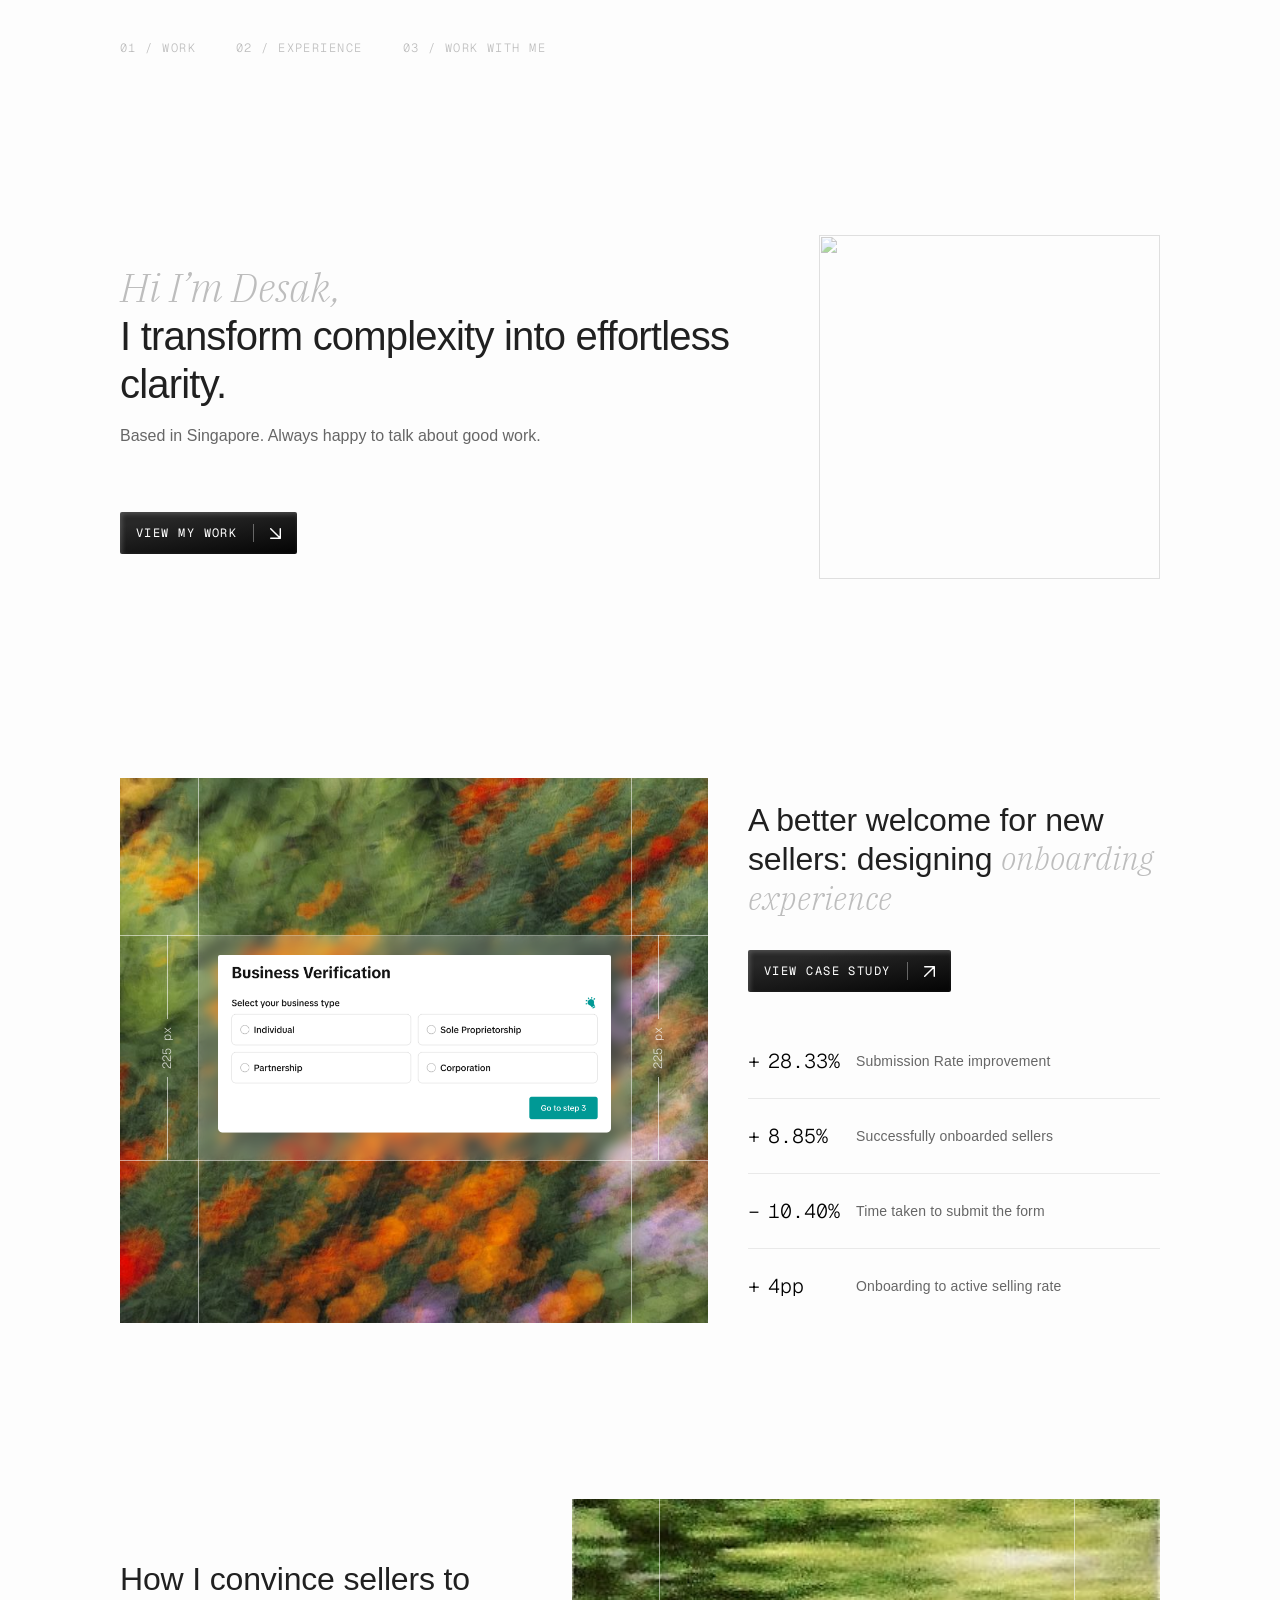
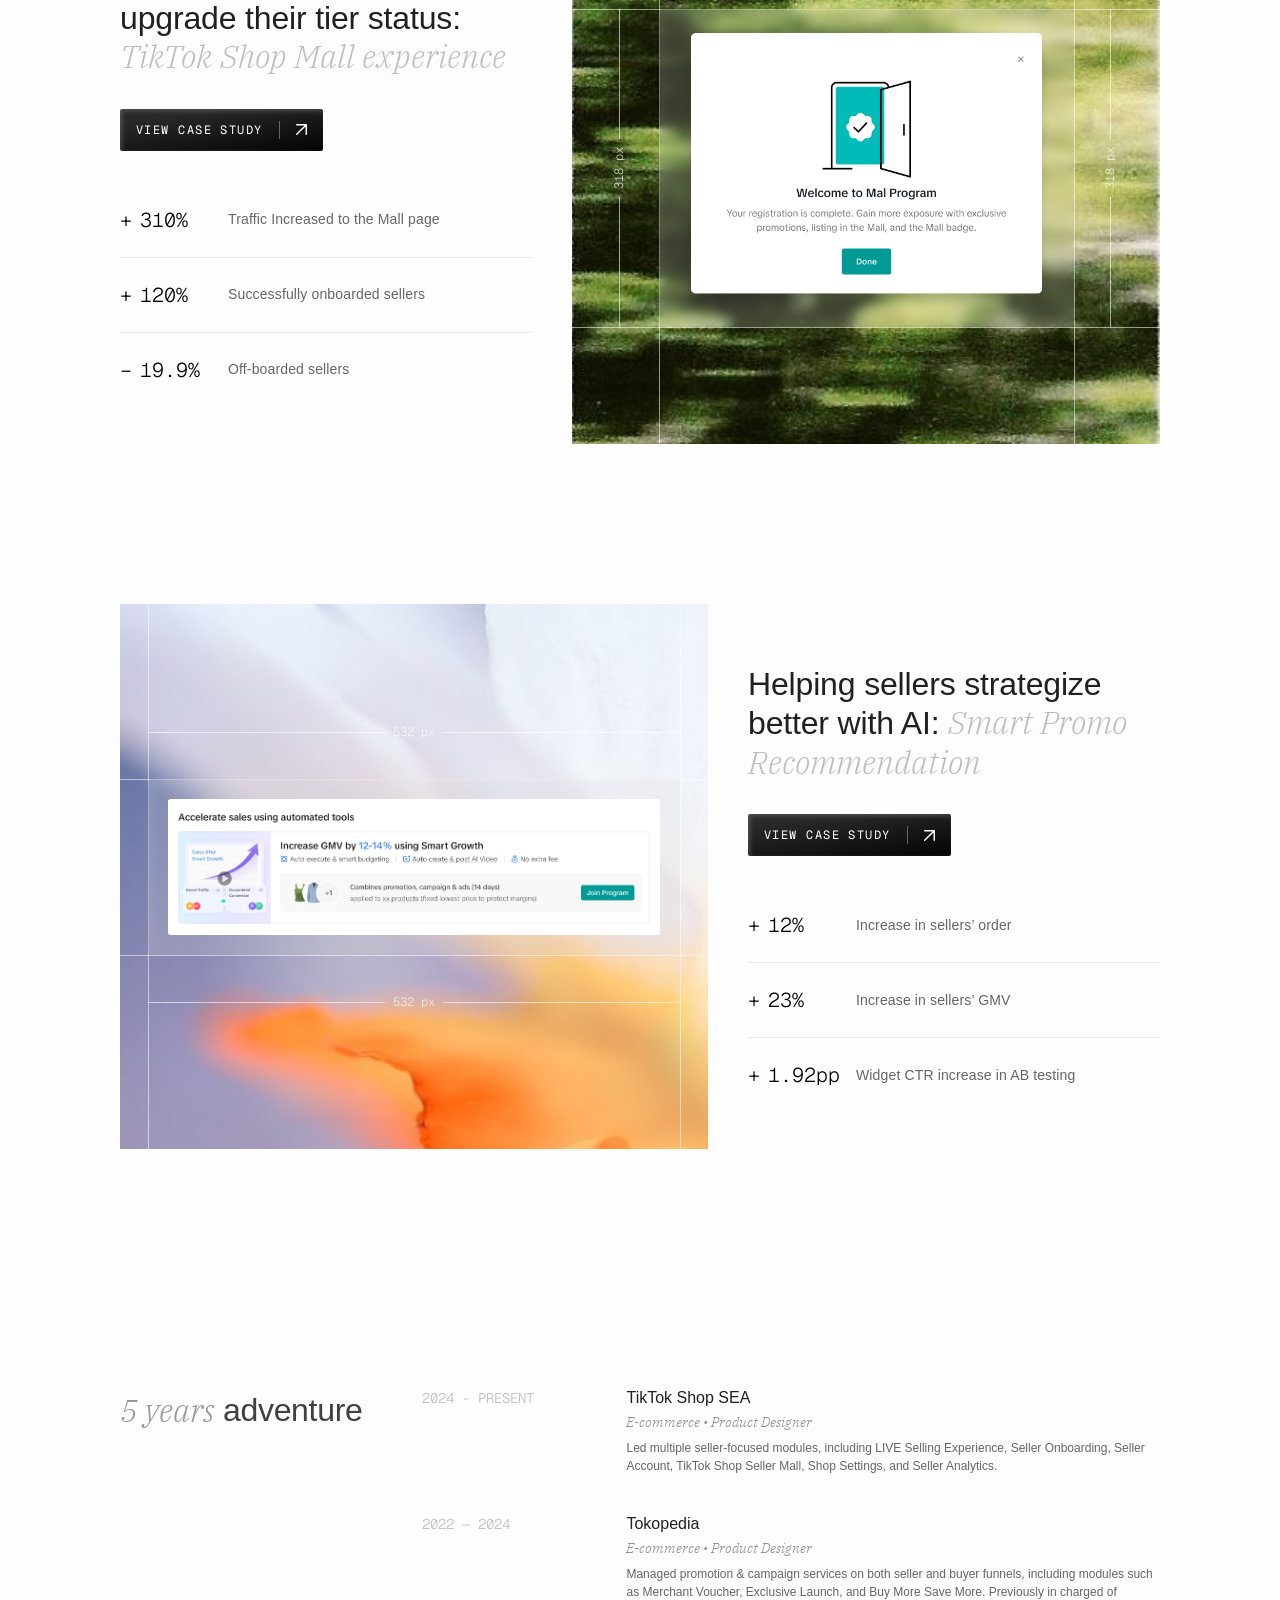
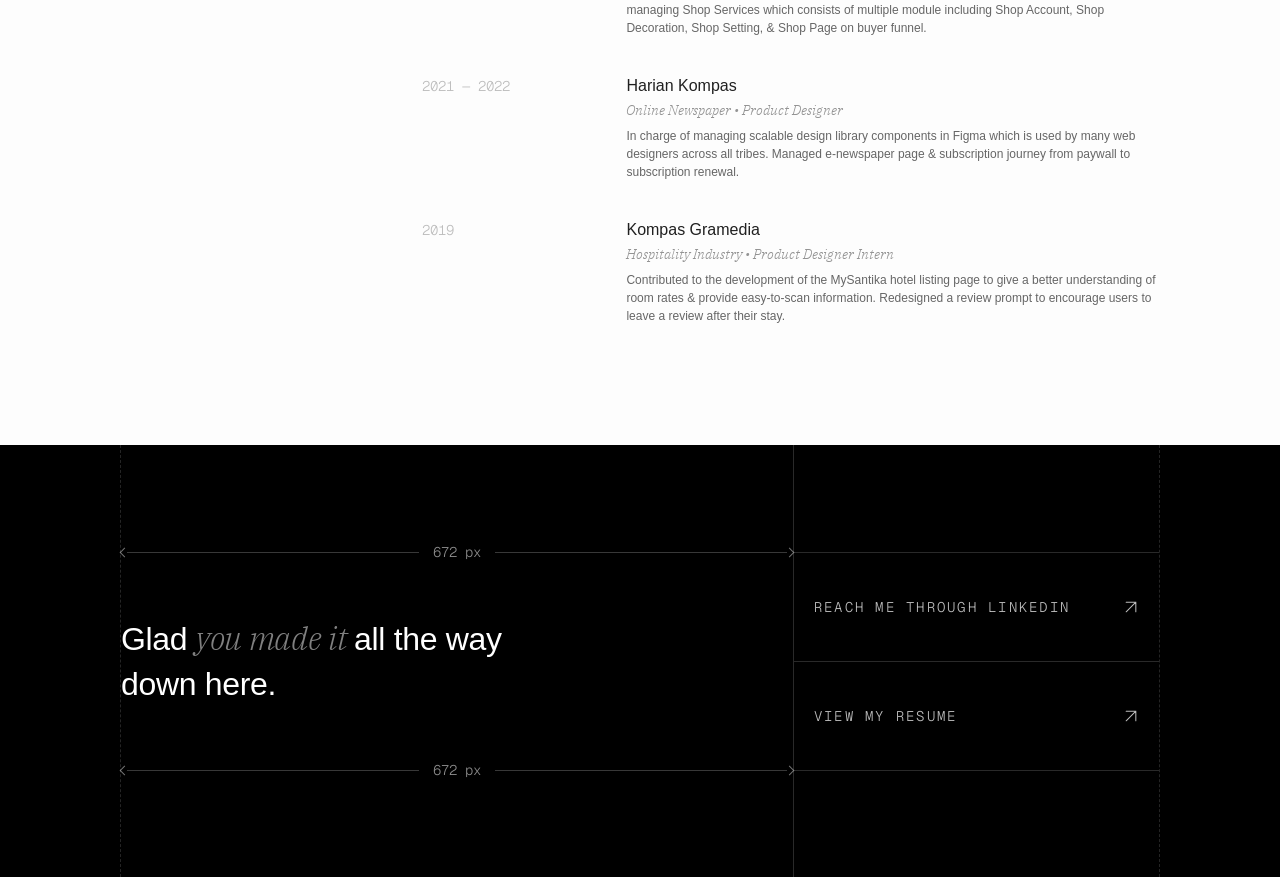
==== index.html @ aa59cc42 "Initial commit" ====
<!DOCTYPE html>
<html lang="en">
<head>
  <meta charset="UTF-8" />
  <meta name="viewport" content="width=device-width, initial-scale=1.0" />
  <title>Desak — Product Designer</title>
  <link rel="preconnect" href="https://fonts.googleapis.com" />
  <link rel="preconnect" href="https://fonts.gstatic.com" crossorigin />
  <link href="https://fonts.googleapis.com/css2?family=Geist+Mono:wght@300;400&family=IBM+Plex+Serif:ital,wght@1,300;1,400&display=swap" rel="stylesheet" />
  <link rel="stylesheet" href="styles.css" />
</head>
<body>
  <div class="page">

    <!-- NAV -->
    <header class="nav container">
      <a href="#work">01 / WORK</a>
      <a href="#experience">02 / EXPERIENCE</a>
      <a href="#contact">03 / WORK WITH ME</a>
    </header>

    <!-- HERO -->
    <section class="hero container">
      <div class="hero__content">
        <div class="hero__text">
          <h1 class="hero__title">
            <span class="serif-accent">Hi I&rsquo;m Desak,</span>
            <span class="sans-light"> I transform complexity into effortless clarity.</span>
          </h1>
          <p class="hero__subtitle">Based in Singapore. Always happy to talk about good work.</p>
        </div>
        <a class="btn" href="#work">
          <span>VIEW MY WORK</span>
          <span class="btn__divider"></span>
          <img class="btn__arrow btn__arrow--down" src="assets/arrow.svg" alt="" />
        </a>
      </div>
      <div class="hero__media">
        <img src="assets/hero-butterfly.gif" alt="" />
      </div>
    </section>

    <!-- WORK / CASE STUDIES -->
    <main id="work" class="cases container">

      <!-- Case 1: image left, text right -->
      <article class="case">
        <div class="case__visual reveal">
          <div class="frame frame--150">
            <span class="guide guide--v" style="left:78px"></span>
            <span class="guide guide--v" style="left:511px"></span>
            <span class="guide guide--h" style="top:157px"></span>
            <span class="guide guide--h" style="top:382px"></span>
            <div class="glass" style="left:78px;top:157px;width:433px;height:225px">
              <img src="assets/case1-form.png" alt="Business verification onboarding form" />
            </div>
            <div class="measure measure--v" style="left:40px;top:157px;height:225px"><span class="measure__label">225 px</span></div>
            <div class="measure measure--v" style="left:531px;top:157px;height:225px"><span class="measure__label">225 px</span></div>
          </div>
        </div>
        <div class="case__info reveal">
          <h2 class="case__title">
            <span class="sans-light">A better welcome for new sellers: designing </span>
            <span class="serif-accent">onboarding experience</span>
          </h2>
          <a class="btn case__cta" href="#"><span>VIEW CASE STUDY</span><span class="btn__divider"></span><img class="btn__arrow" src="assets/arrow.svg" alt="" /></a>
          <div class="stats">
            <div class="stat"><span class="stat__num"><span class="stat__sign">+</span>28.33%</span><span class="stat__label">Submission Rate improvement</span></div>
            <div class="stat"><span class="stat__num"><span class="stat__sign">+</span>8.85%</span><span class="stat__label">Successfully onboarded sellers</span></div>
            <div class="stat"><span class="stat__num"><span class="stat__sign">&minus;</span>10.40%</span><span class="stat__label">Time taken to submit the form</span></div>
            <div class="stat"><span class="stat__num"><span class="stat__sign">+</span>4pp</span><span class="stat__label">Onboarding to active selling rate</span></div>
          </div>
        </div>
      </article>

      <!-- Case 2: text left, image right -->
      <article class="case case--reverse">
        <div class="case__info reveal">
          <h2 class="case__title">
            <span class="sans-light">How I convince sellers to upgrade their tier status: </span>
            <span class="serif-accent">TikTok Shop Mall experience</span>
          </h2>
          <a class="btn case__cta" href="#"><span>VIEW CASE STUDY</span><span class="btn__divider"></span><img class="btn__arrow" src="assets/arrow.svg" alt="" /></a>
          <div class="stats">
            <div class="stat"><span class="stat__num"><span class="stat__sign">+</span>310%</span><span class="stat__label">Traffic Increased to the Mall page</span></div>
            <div class="stat"><span class="stat__num"><span class="stat__sign">+</span>120%</span><span class="stat__label">Successfully onboarded sellers</span></div>
            <div class="stat"><span class="stat__num"><span class="stat__sign">&minus;</span>19.9%</span><span class="stat__label">Off-boarded sellers</span></div>
          </div>
        </div>
        <div class="case__visual reveal">
          <div class="frame frame--152">
            <span class="guide guide--v" style="left:87px"></span>
            <span class="guide guide--v" style="left:502px"></span>
            <span class="guide guide--h" style="top:110px"></span>
            <span class="guide guide--h" style="top:428px"></span>
            <div class="glass" style="left:87px;top:110px;width:415px;height:318px">
              <img src="assets/case2-modal.png" alt="Seller program welcome modal" />
            </div>
            <div class="measure measure--v" style="left:40px;top:110px;height:318px"><span class="measure__label">318 px</span></div>
            <div class="measure measure--v" style="left:531px;top:110px;height:318px"><span class="measure__label">318 px</span></div>
          </div>
        </div>
      </article>

      <!-- Case 3: image left, text right -->
      <article class="case">
        <div class="case__visual reveal">
          <div class="frame frame--160">
            <span class="guide guide--v" style="left:28px"></span>
            <span class="guide guide--v" style="left:560px"></span>
            <span class="guide guide--h" style="top:175px"></span>
            <span class="guide guide--h" style="top:351px"></span>
            <div class="glass" style="left:28px;top:175px;width:532px;height:176px">
              <img src="assets/case3-ai.png" alt="Smart promo recommendation widget" />
            </div>
            <div class="measure measure--h" style="top:121px;left:28px;width:532px"><span class="measure__label">532 px</span></div>
            <div class="measure measure--h" style="top:391px;left:28px;width:532px"><span class="measure__label">532 px</span></div>
          </div>
        </div>
        <div class="case__info reveal">
          <h2 class="case__title">
            <span class="sans-light">Helping sellers strategize better with AI: </span>
            <span class="serif-accent">Smart Promo Recommendation</span>
          </h2>
          <a class="btn case__cta" href="#"><span>VIEW CASE STUDY</span><span class="btn__divider"></span><img class="btn__arrow" src="assets/arrow.svg" alt="" /></a>
          <div class="stats">
            <div class="stat"><span class="stat__num"><span class="stat__sign">+</span>12%</span><span class="stat__label">Increase in sellers&rsquo; order</span></div>
            <div class="stat"><span class="stat__num"><span class="stat__sign">+</span>23%</span><span class="stat__label">Increase in sellers&rsquo; GMV</span></div>
            <div class="stat"><span class="stat__num"><span class="stat__sign">+</span>1.92pp</span><span class="stat__label">Widget CTR increase in AB testing</span></div>
          </div>
        </div>
      </article>

    </main>

    <!-- EXPERIENCE -->
    <section id="experience" class="experience container">
      <div class="experience__heading">
        <span class="serif-accent">5 years</span>
        <span class="experience__heading-sans">adventure</span>
      </div>
      <div class="timeline">
        <div class="entry">
          <p class="entry__year">2024 - PRESENT</p>
          <div class="entry__body">
            <div class="entry__role">
              <p class="entry__company">TikTok Shop SEA</p>
              <p class="entry__sub">E-commerce &bull; Product Designer</p>
            </div>
            <p class="entry__desc">Led multiple seller-focused modules, including LIVE Selling Experience, Seller Onboarding, Seller Account, TikTok Shop Seller Mall, Shop Settings, and Seller Analytics.</p>
          </div>
        </div>
        <div class="entry">
          <p class="entry__year">2022 &mdash; 2024</p>
          <div class="entry__body">
            <div class="entry__role">
              <p class="entry__company">Tokopedia</p>
              <p class="entry__sub">E-commerce &bull; Product Designer</p>
            </div>
            <p class="entry__desc">Managed promotion &amp; campaign services on both seller and buyer funnels, including modules such as Merchant Voucher, Exclusive Launch, and Buy More Save More. Previously in charged of managing Shop Services which consists of multiple module including Shop Account, Shop Decoration, Shop Setting, &amp; Shop Page on buyer funnel.</p>
          </div>
        </div>
        <div class="entry">
          <p class="entry__year">2021 &mdash; 2022</p>
          <div class="entry__body">
            <div class="entry__role">
              <p class="entry__company">Harian Kompas</p>
              <p class="entry__sub">Online Newspaper &bull; Product Designer</p>
            </div>
            <p class="entry__desc">In charge of managing scalable design library components in Figma which is used by many web designers across all tribes. Managed e-newspaper page &amp; subscription journey from paywall to subscription renewal.</p>
          </div>
        </div>
        <div class="entry">
          <p class="entry__year">2019</p>
          <div class="entry__body">
            <div class="entry__role">
              <p class="entry__company">Kompas Gramedia</p>
              <p class="entry__sub">Hospitality Industry &bull; Product Designer Intern</p>
            </div>
            <p class="entry__desc">Contributed to the development of the MySantika hotel listing page to give a better understanding of room rates &amp; provide easy-to-scan information. Redesigned a review prompt to encourage users to leave a review after their stay.</p>
          </div>
        </div>
      </div>
    </section>

    <!-- FOOTER / CONTACT -->
    <footer id="contact" class="footer">
      <div class="container">
        <div class="footer__inner">

          <!-- left: measurement brackets + headline -->
          <div class="footer__left">
            <div class="footer__measure">
              <span class="m-arrow m-arrow--l"></span>
              <span class="m-line"></span>
              <span class="m-label"><span class="px-counter">843</span> px</span>
              <span class="m-line"></span>
              <span class="m-arrow m-arrow--r"></span>
            </div>
            <p class="footer__headline">
              <span>Glad </span><span class="serif-accent footer__accent">you made it </span><span>all the way down here.</span>
            </p>
            <div class="footer__measure">
              <span class="m-arrow m-arrow--l"></span>
              <span class="m-line"></span>
              <span class="m-label"><span class="px-counter">843</span> px</span>
              <span class="m-line"></span>
              <span class="m-arrow m-arrow--r"></span>
            </div>
          </div>

          <!-- right: contact links separated by rules -->
          <div class="footer__right">
            <span class="footer__rule"></span>
            <a class="footer__link" href="#">
              <span>REACH ME THROUGH LINKEDIN</span>
              <svg class="link-arrow" viewBox="-1.7 -1.7 11.067 11.067" fill="none" aria-hidden="true"><path d="M0.5 7.16667L7.16667 0.5M7.16667 7.16667V0.5H0.5" stroke="currentColor" stroke-width="0.7" stroke-linecap="round" stroke-linejoin="round"/></svg>
            </a>
            <span class="footer__rule"></span>
            <a class="footer__link" href="#">
              <span>VIEW MY RESUME</span>
              <svg class="link-arrow" viewBox="-1.7 -1.7 11.067 11.067" fill="none" aria-hidden="true"><path d="M0.5 7.16667L7.16667 0.5M7.16667 7.16667V0.5H0.5" stroke="currentColor" stroke-width="0.7" stroke-linecap="round" stroke-linejoin="round"/></svg>
            </a>
            <span class="footer__rule"></span>
          </div>

        </div>
      </div>
    </footer>

  </div>
  <script src="script.js"></script>
</body>
</html>
---- styles.css ----
:root {
  --bg: #fdfdfd;
  --black: #202020;
  --body: #666;
  --overline: #bdbdbd;
  --sans: "Helvetica Neue", Helvetica, Arial, sans-serif;
  --serif: "IBM Plex Serif", Georgia, serif;
  --mono: "Geist Mono", ui-monospace, "SF Mono", Menlo, monospace;
  --pad: 120px;
}

* { margin: 0; padding: 0; box-sizing: border-box; }

html {
  -webkit-font-smoothing: antialiased;
  text-rendering: optimizeLegibility;
  scroll-behavior: smooth;
}

body {
  background: var(--bg);
  font-family: var(--sans);
  color: var(--black);
}

.page { width: 100%; overflow-x: hidden; }

a { color: inherit; text-decoration: none; }

/* centered content column — 1200px content inside a 1440px frame */
.container {
  width: 100%;
  max-width: 1440px;
  margin: 0 auto;
  padding-left: var(--pad);
  padding-right: var(--pad);
}

.serif-accent {
  font-family: var(--serif);
  font-style: italic;
  font-weight: 300;
  color: var(--overline);
}
.sans-light { font-family: var(--sans); font-weight: 300; }

/* ---------- NAV ---------- */
.nav {
  display: flex;
  align-items: center;
  gap: 40px;
  padding-top: 40px;
  padding-bottom: 40px;
  font-family: var(--mono);
  font-weight: 300;
  font-size: 12px;
  letter-spacing: 1.44px;
  color: var(--overline);
}
.nav a { transition: color 0.2s ease; }
.nav a:hover { color: var(--black); }

/* ---------- BUTTON ---------- */
.btn {
  position: relative;
  display: inline-flex;
  align-items: center;
  gap: 16px;
  padding: 12px 16px;
  border-radius: 2px;
  background-image: linear-gradient(171deg, #282828 20%, #000 108%);
  box-shadow: inset 2px 2px 5px 0 rgba(255, 255, 255, 0.2);
  transition: transform 0.2s ease, box-shadow 0.2s ease;
}
.btn:hover {
  transform: translateY(-1px);
  box-shadow: inset 2px 2px 5px 0 rgba(255, 255, 255, 0.25), 0 6px 18px rgba(0, 0, 0, 0.18);
}
.btn span:first-child {
  font-family: var(--mono);
  font-weight: 400;
  font-size: 12px;
  letter-spacing: 1.44px;
  color: #fff;
  white-space: nowrap;
}
.btn__divider { width: 1px; height: 18px; background: rgba(255, 255, 255, 0.35); }
.btn__arrow { width: 11px; height: 11px; display: block; }
.btn__arrow--down { transform: rotate(90deg); }

/* ---------- HERO ---------- */
.hero {
  display: grid;
  grid-template-columns: minmax(0, 639px) 1fr;
  align-items: center;
  gap: 60px;
  min-height: 625px;
  padding-top: 40px;
  padding-bottom: 40px;
}
.hero__content {
  display: flex;
  flex-direction: column;
  gap: 64px;
  align-items: flex-start;
}
.hero__text { display: flex; flex-direction: column; gap: 16px; }
.hero__title { font-size: 40px; line-height: 1.2; font-weight: 300; }
.hero__title .sans-light { color: var(--black); letter-spacing: -0.8px; }
.hero__subtitle { font-family: var(--sans); font-weight: 300; font-size: 16px; line-height: 1.5; color: var(--body); }
.hero__media {
  justify-self: end;
  width: 100%;
  max-width: 499px;
  aspect-ratio: 499 / 503;
  opacity: 0.5;
}
.hero__media img { width: 100%; height: 100%; object-fit: cover; }

/* ---------- HERO ENTRANCE ANIMATION ---------- */
/* blur + rise + fade reveal, staggered (LaunchNow-style) */
@keyframes riseIn {
  from { opacity: 0; transform: translateY(54px) scale(0.96); filter: blur(24px); }
  to   { opacity: 1; transform: translateY(0)    scale(1);    filter: blur(0); }
}
@keyframes fadeIn {
  from { opacity: 0; transform: scale(1.04); filter: blur(12px); }
  to   { opacity: 0.5; transform: scale(1);  filter: blur(0); } /* hero media rests at 0.5 */
}
/* expressive expo-out settle */
.hero__title .serif-accent,
.hero__title .sans-light {
  display: inline-block;
  animation: riseIn 1.4s cubic-bezier(0.16, 1, 0.3, 1) both;
}
.hero__title .serif-accent { animation-delay: 0.15s; }
.hero__title .sans-light  { animation-delay: 0.45s; }
.hero__subtitle           { animation: riseIn 1.4s cubic-bezier(0.16, 1, 0.3, 1) 0.78s both; }
.hero__content > .btn     { animation: riseIn 1.4s cubic-bezier(0.16, 1, 0.3, 1) 1.0s both; }
.hero__media              { animation: fadeIn 1.8s cubic-bezier(0.16, 1, 0.3, 1) 0.6s both; }

@media (prefers-reduced-motion: reduce) {
  .hero__title .serif-accent,
  .hero__title .sans-light,
  .hero__subtitle,
  .hero__content > .btn { animation: none; }
  .hero__media { animation: none; opacity: 0.5; }
}

/* ---------- SCROLL REVEAL (case studies) ---------- */
/* dramatic blur + rise, triggered when the element enters the viewport */
.reveal {
  opacity: 0;
  transform: translateY(56px) scale(0.97);
  filter: blur(20px);
  transition:
    opacity 1.1s cubic-bezier(0.16, 1, 0.3, 1),
    transform 1.1s cubic-bezier(0.16, 1, 0.3, 1),
    filter 1.1s cubic-bezier(0.16, 1, 0.3, 1);
  will-change: opacity, transform, filter;
}
.reveal.is-visible {
  opacity: 1;
  transform: none;
  filter: blur(0);
}
/* stagger the text behind the visual within each case */
.case__info.reveal { transition-delay: 0.14s; }

@media (prefers-reduced-motion: reduce) {
  .reveal { opacity: 1; transform: none; filter: none; transition: none; }
}

/* ---------- CASES ---------- */
.cases {
  display: flex;
  flex-direction: column;
  gap: 160px;
  padding-top: 40px;
  padding-bottom: 120px;
}
.case { display: flex; gap: 40px; align-items: center; }
.case__visual { flex: 0 0 588px; max-width: 588px; }
.case__info {
  flex: 1 1 0;
  min-width: 0;
  align-self: stretch;
  display: flex;
  flex-direction: column;
  justify-content: center;
  align-items: flex-start;
  padding: 40px 0;
}
.case__title { font-size: 32px; line-height: 1.2; font-weight: 300; color: var(--black); }
.case__title .sans-light { letter-spacing: -0.16px; }
.case__cta { margin-top: 32px; }

/* stats */
.stats { display: flex; flex-direction: column; margin-top: 56px; width: 100%; }
.stat { display: flex; align-items: center; gap: 16px; }
.stat:not(:last-child) { padding-bottom: 24px; margin-bottom: 24px; border-bottom: 1px solid #e9e9e9; }
.stat__num {
  display: inline-flex;
  align-items: center;
  gap: 8px;
  min-width: 92px;
  font-family: var(--mono);
  font-weight: 300;
  font-size: 20px;
  color: #000;
}
.stat__sign { display: inline-block; width: 12px; }
.stat__label { font-family: var(--sans); font-weight: 300; font-size: 14px; line-height: 1.2; letter-spacing: 0.14px; color: var(--body); }

/* frame / visual — internal coordinate space is 588 x 545, scaled to fit by script.js */
.frame {
  position: relative;
  width: 588px;
  height: 545px;
  overflow: hidden;
  background-size: cover;
  background-position: center;
  transform-origin: top left;
}
.frame--150 { background-image: url("assets/bg-150.png"); }
.frame--152 { background-image: url("assets/bg-152.png"); }
.frame--160 { background-image: url("assets/bg-160.png"); }

.guide { position: absolute; background: rgba(255, 255, 255, 0.55); pointer-events: none; }
.guide--v { top: 0; bottom: 0; width: 1px; }
.guide--h { left: 0; right: 0; height: 1px; }

.glass {
  position: absolute;
  padding: 20px;
  border-radius: 4px;
  background: rgba(217, 217, 217, 0.2);
  -webkit-backdrop-filter: blur(5px);
  backdrop-filter: blur(5px);
  overflow: hidden;
}
.glass img { width: 100%; height: 100%; object-fit: cover; border-radius: 2px; display: block; }

/* px measurement brackets */
.measure { position: absolute; pointer-events: none; }
.measure--v { width: 14px; display: flex; flex-direction: column; align-items: center; gap: 8px; }
.measure--v::before,
.measure--v::after { content: ""; flex: 1; width: 1px; background: rgba(255, 255, 255, 0.6); }
.measure--h { height: 14px; display: flex; flex-direction: row; align-items: center; gap: 8px; }
.measure--h::before,
.measure--h::after { content: ""; flex: 1; height: 1px; background: rgba(255, 255, 255, 0.6); }
.measure__label {
  font-family: var(--mono);
  font-weight: 300;
  font-size: 12px;
  color: rgba(255, 255, 255, 0.75);
  white-space: nowrap;
}
.measure--v .measure__label { writing-mode: vertical-rl; transform: rotate(180deg); }

/* ---------- EXPERIENCE ---------- */
.experience { display: flex; justify-content: space-between; align-items: flex-start; padding-top: 120px; padding-bottom: 120px; gap: 60px; }
.experience__heading { display: flex; align-items: center; gap: 8px; font-size: 32px; white-space: nowrap; flex: 0 0 auto; }
.experience .serif-accent { color: rgba(0, 0, 0, 0.4); }
.experience__heading-sans { font-family: var(--sans); font-weight: 300; color: rgba(0, 0, 0, 0.75); letter-spacing: -0.32px; }

.timeline { flex: 0 1 776px; display: flex; flex-direction: column; gap: 40px; }
.entry { display: flex; gap: 24px; align-items: flex-start; }
.entry__year { flex: 0 0 180px; font-family: var(--mono); font-weight: 300; font-size: 14px; color: var(--overline); }
.entry__body { flex: 1 1 0; min-width: 0; display: flex; flex-direction: column; gap: 8px; }
.entry__role { display: flex; flex-direction: column; gap: 6px; }
.entry__company { font-family: var(--sans); font-weight: 300; font-size: 16px; color: var(--black); }
.entry__sub { font-family: var(--serif); font-style: italic; font-weight: 300; font-size: 14px; color: var(--body); opacity: 0.7; }
.entry__desc { font-family: var(--sans); font-weight: 400; font-size: 12px; line-height: 1.5; color: var(--body); }

/* ---------- FOOTER ---------- */
.footer { position: relative; background: #000; overflow: hidden; }
.footer .container { padding-top: 0; padding-bottom: 0; }

.footer__inner {
  position: relative;
  display: grid;
  grid-template-columns: 1fr 366px;
  min-height: 432px;
  /* faint blueprint guides at the content edges */
  border-left: 1px dashed rgba(255, 255, 255, 0.14);
  border-right: 1px dashed rgba(255, 255, 255, 0.14);
}

/* left region: two measurement brackets with the headline between them */
.footer__left {
  display: flex;
  flex-direction: column;
  justify-content: space-between;
  padding: 100px 0;
}
.footer__headline {
  font-family: var(--sans);
  font-weight: 300;
  font-size: 32px;
  line-height: 1.4;
  letter-spacing: -0.32px;
  color: #fff;
  max-width: 425px;
}
.footer__accent { color: rgba(255, 255, 255, 0.5); }

.footer__measure { display: flex; align-items: center; height: 14px; }
.m-line { flex: 1; height: 1px; background: rgba(255, 255, 255, 0.22); }
.m-label {
  margin: 0 14px;
  font-family: var(--mono);
  font-weight: 300;
  font-size: 14px;
  color: rgba(255, 255, 255, 0.55);
  white-space: nowrap;
}
/* chevron caps sit flush against the line ends */
.m-arrow { width: 7px; height: 7px; flex: none; }
.m-arrow--l { border-left: 1px solid rgba(255, 255, 255, 0.45); border-bottom: 1px solid rgba(255, 255, 255, 0.45); transform: rotate(45deg); margin-right: -1px; }
.m-arrow--r { border-right: 1px solid rgba(255, 255, 255, 0.45); border-top: 1px solid rgba(255, 255, 255, 0.45); transform: rotate(45deg); margin-left: -1px; }

/* right region: contact links separated by horizontal rules */
.footer__right {
  border-left: 1px solid rgba(255, 255, 255, 0.16);
  display: flex;
  flex-direction: column;
  justify-content: space-between;
  padding: 100px 0;
}
.footer__rule { height: 14px; width: 100%; display: flex; align-items: center; }
.footer__rule::before { content: ""; display: block; width: 100%; height: 1px; background: rgba(255, 255, 255, 0.16); }
.footer__link {
  display: flex;
  align-items: center;
  justify-content: space-between;
  gap: 16px;
  padding: 16px 20px 16px 20px;
  font-family: var(--mono);
  font-weight: 300;
  font-size: 14px;
  letter-spacing: 2.24px;
  color: var(--overline);
  white-space: nowrap;
  transition: color 0.2s ease;
}
.footer__link:hover { color: #fff; }
.link-arrow { width: 16px; height: 16px; flex: none; display: block; }

/* ============================================================
   RESPONSIVE
   ============================================================ */

/* tablet — tighten side padding */
@media (max-width: 1200px) {
  :root { --pad: 64px; }
}

/* stack case studies + hero before the two-column layout gets cramped */
@media (max-width: 960px) {
  .hero {
    grid-template-columns: 1fr;
    gap: 40px;
    min-height: 0;
  }
  .hero__content { gap: 40px; }
  .hero__media { justify-self: start; order: 2; }

  .cases { gap: 96px; }
  .case, .case--reverse { flex-direction: column; align-items: stretch; gap: 24px; }
  .case__visual { flex: none; max-width: 100%; width: 100%; margin: 0 auto; }
  .case__info { padding: 0; }
  .case__title { order: 1; }
  .stats { order: 2; margin-top: 28px; }
  .case__cta {
    order: 3;
    margin-top: 28px;
    align-self: flex-start;
  }

  .experience { flex-direction: column; gap: 40px; padding-top: 80px; padding-bottom: 80px; }
  .timeline { flex-basis: auto; width: 100%; }

  .footer__inner { grid-template-columns: 1fr; min-height: 0; }
  .footer__left { padding: 64px 0 40px; gap: 48px; justify-content: flex-start; }
  .footer__right { border-left: none; padding: 0 0 64px; }
}

/* phone — matches the 393px mobile frame */
@media (max-width: 560px) {
  :root { --pad: 16px; }

  .nav { gap: 16px; font-size: 11px; flex-wrap: wrap; }
  .hero__title { font-size: 28px; }
  .hero__subtitle { font-size: 14px; }

  .case__title { font-size: 24px; }
  .experience__heading { font-size: 26px; }

  .footer__headline { font-size: 26px; }
  .footer__link { font-size: 12px; letter-spacing: 1.6px; padding-left: 0; }
}
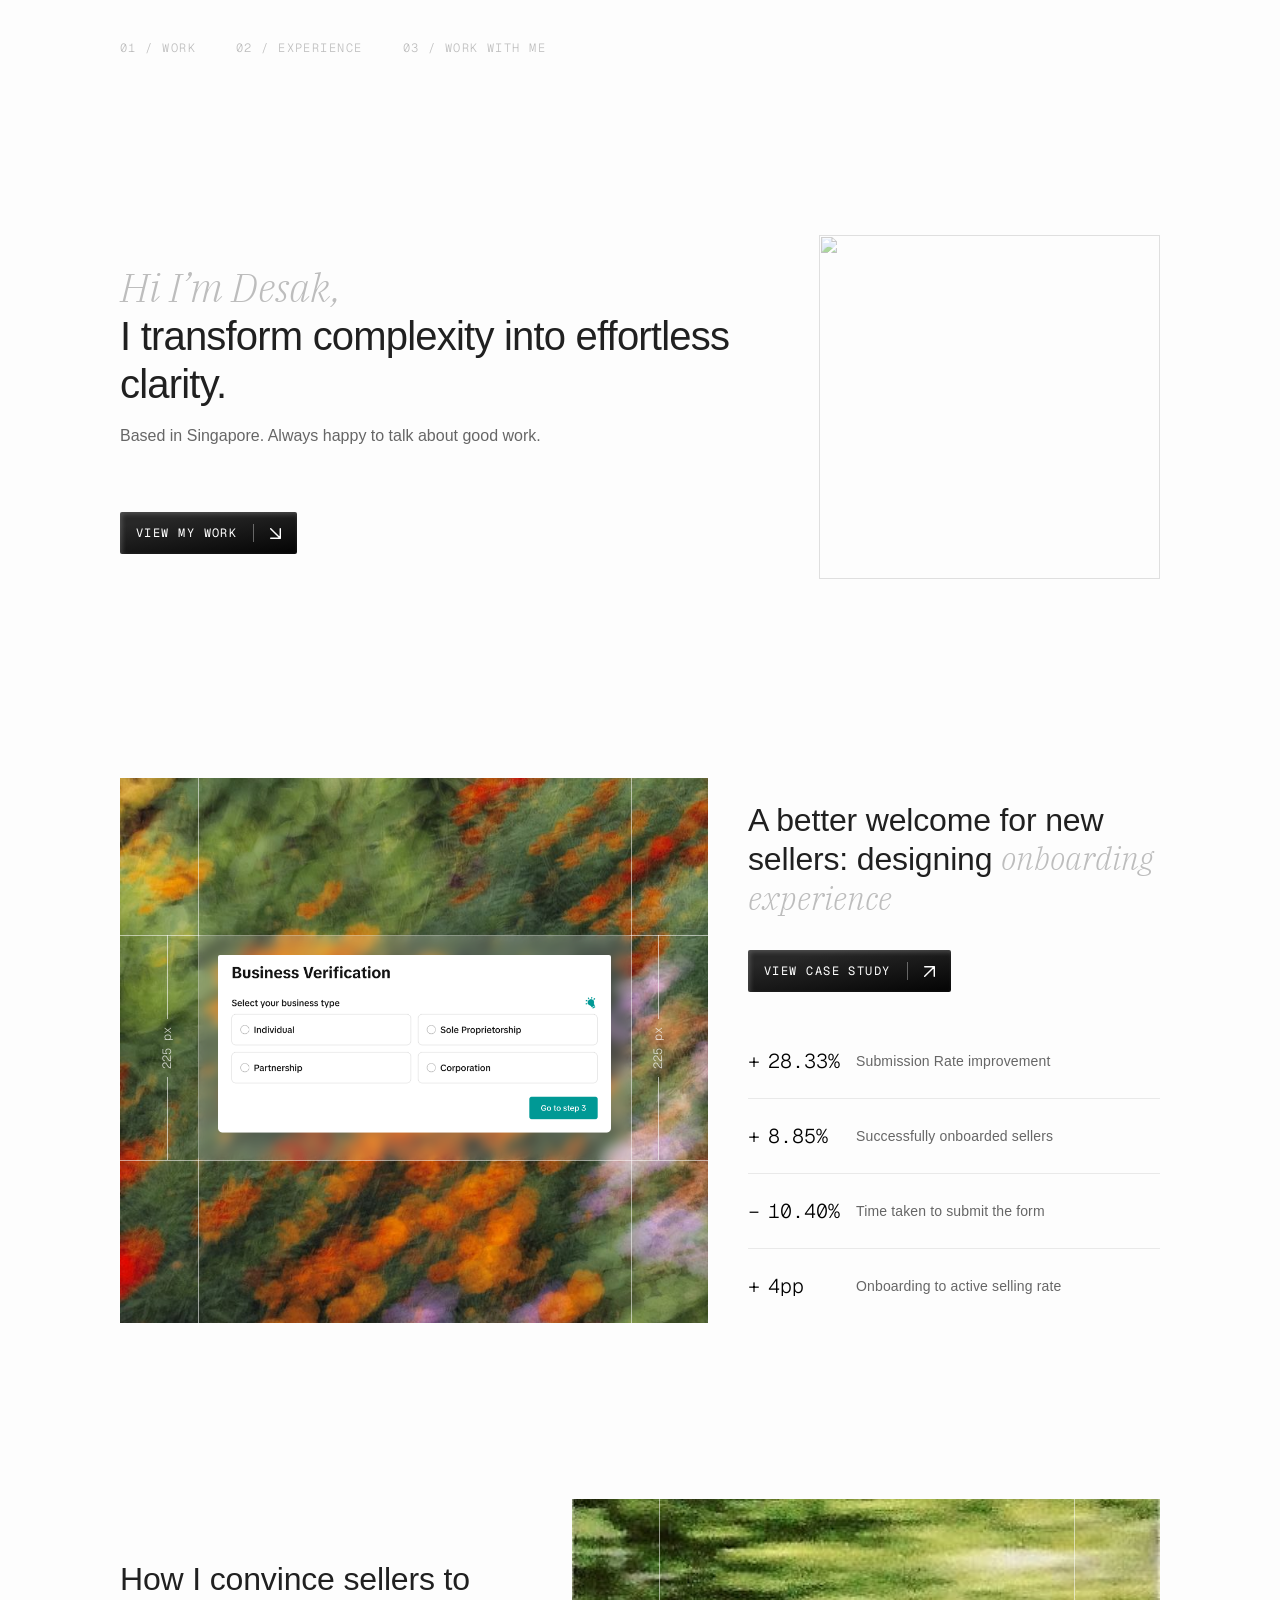
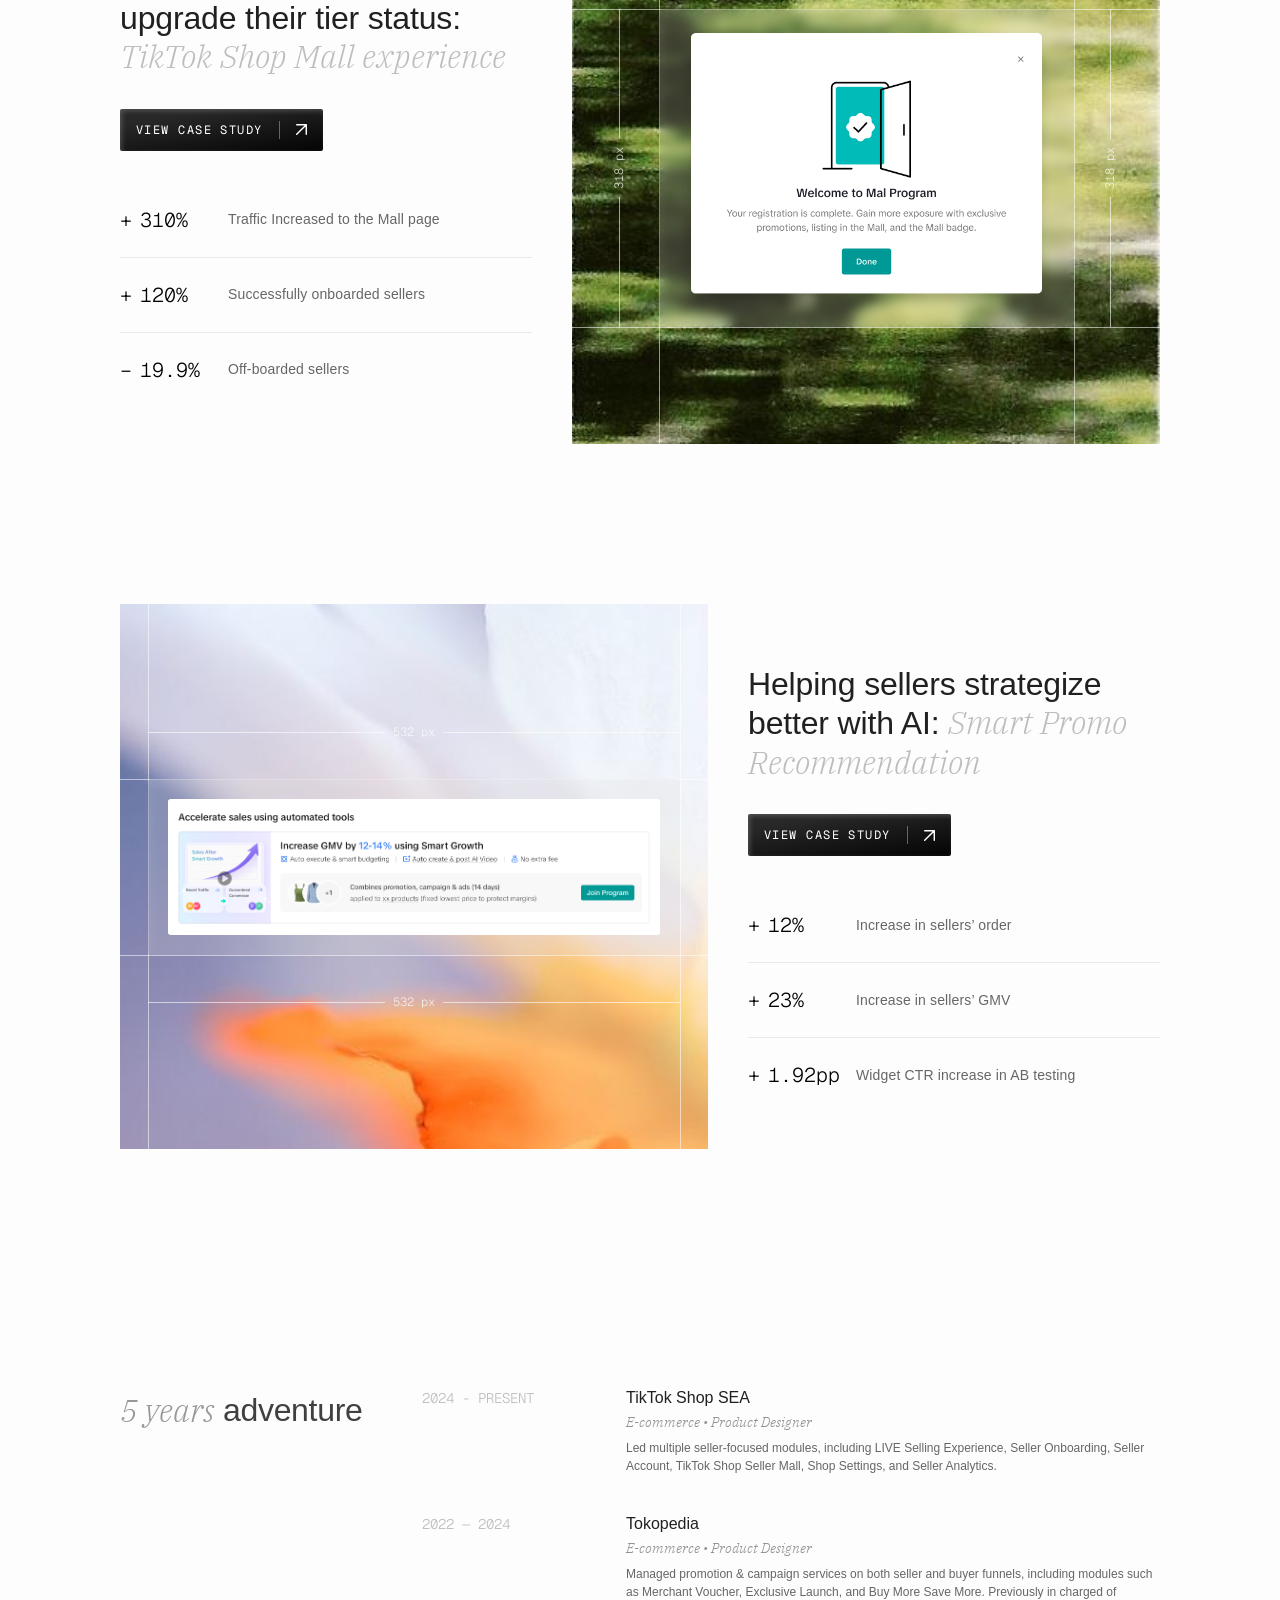
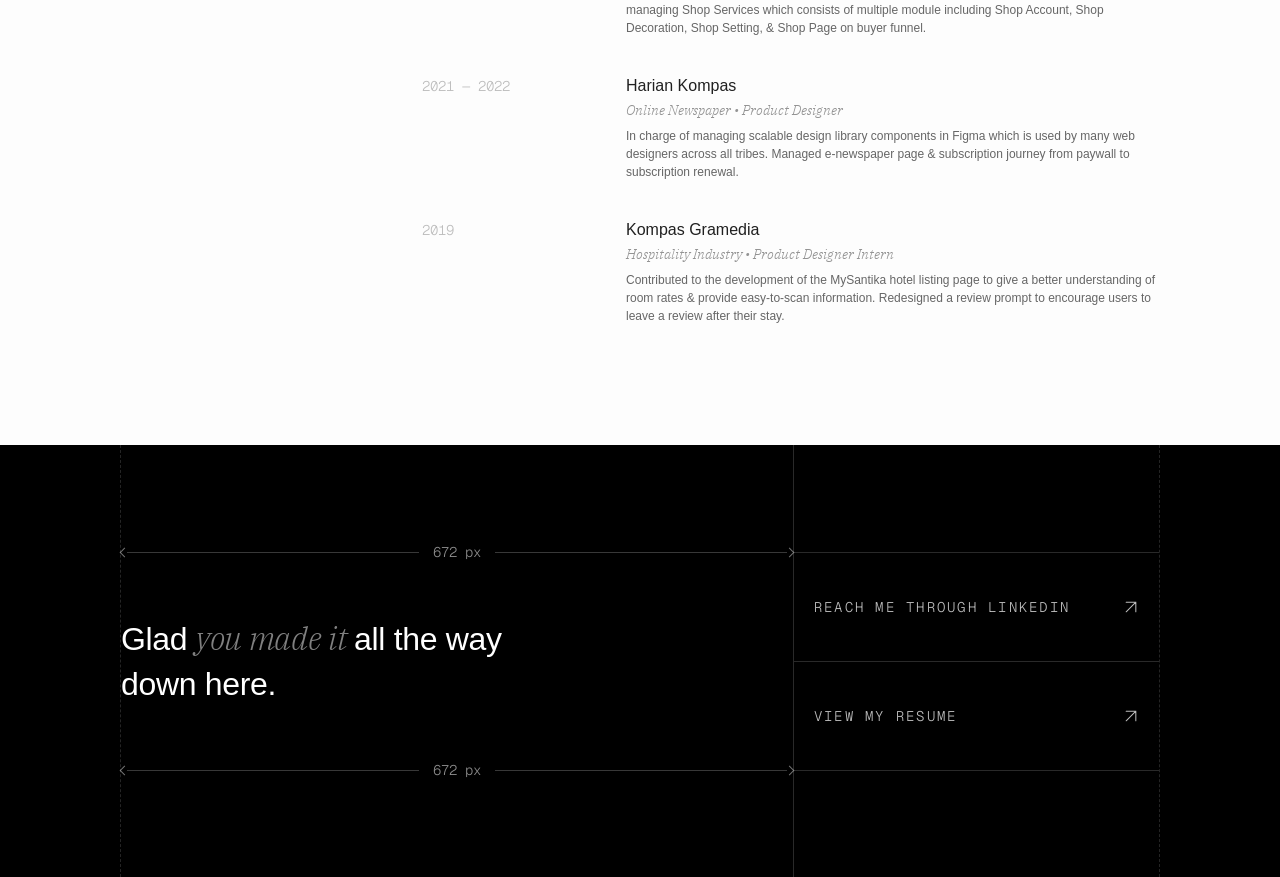
==== commit 9a24da3c: "add animation for experience section" ====
--- a/index.html
+++ b/index.html
@@ -135,12 +135,12 @@
 
     <!-- EXPERIENCE -->
     <section id="experience" class="experience container">
-      <div class="experience__heading">
+      <div class="experience__heading reveal">
         <span class="serif-accent">5 years</span>
         <span class="experience__heading-sans">adventure</span>
       </div>
       <div class="timeline">
-        <div class="entry">
+        <div class="entry reveal">
           <p class="entry__year">2024 - PRESENT</p>
           <div class="entry__body">
             <div class="entry__role">
@@ -150,7 +150,7 @@
             <p class="entry__desc">Led multiple seller-focused modules, including LIVE Selling Experience, Seller Onboarding, Seller Account, TikTok Shop Seller Mall, Shop Settings, and Seller Analytics.</p>
           </div>
         </div>
-        <div class="entry">
+        <div class="entry reveal">
           <p class="entry__year">2022 &mdash; 2024</p>
           <div class="entry__body">
             <div class="entry__role">
@@ -160,7 +160,7 @@
             <p class="entry__desc">Managed promotion &amp; campaign services on both seller and buyer funnels, including modules such as Merchant Voucher, Exclusive Launch, and Buy More Save More. Previously in charged of managing Shop Services which consists of multiple module including Shop Account, Shop Decoration, Shop Setting, &amp; Shop Page on buyer funnel.</p>
           </div>
         </div>
-        <div class="entry">
+        <div class="entry reveal">
           <p class="entry__year">2021 &mdash; 2022</p>
           <div class="entry__body">
             <div class="entry__role">
@@ -170,7 +170,7 @@
             <p class="entry__desc">In charge of managing scalable design library components in Figma which is used by many web designers across all tribes. Managed e-newspaper page &amp; subscription journey from paywall to subscription renewal.</p>
           </div>
         </div>
-        <div class="entry">
+        <div class="entry reveal">
           <p class="entry__year">2019</p>
           <div class="entry__body">
             <div class="entry__role">
--- a/styles.css
+++ b/styles.css
@@ -167,6 +167,13 @@
 /* stagger the text behind the visual within each case */
 .case__info.reveal { transition-delay: 0.14s; }
 
+/* experience: heading first, then timeline entries cascade */
+.experience__heading.reveal { transition-delay: 0.05s; }
+.timeline .entry.reveal:nth-child(1) { transition-delay: 0.12s; }
+.timeline .entry.reveal:nth-child(2) { transition-delay: 0.19s; }
+.timeline .entry.reveal:nth-child(3) { transition-delay: 0.26s; }
+.timeline .entry.reveal:nth-child(4) { transition-delay: 0.33s; }
+
 @media (prefers-reduced-motion: reduce) {
   .reveal { opacity: 1; transform: none; filter: none; transition: none; }
 }
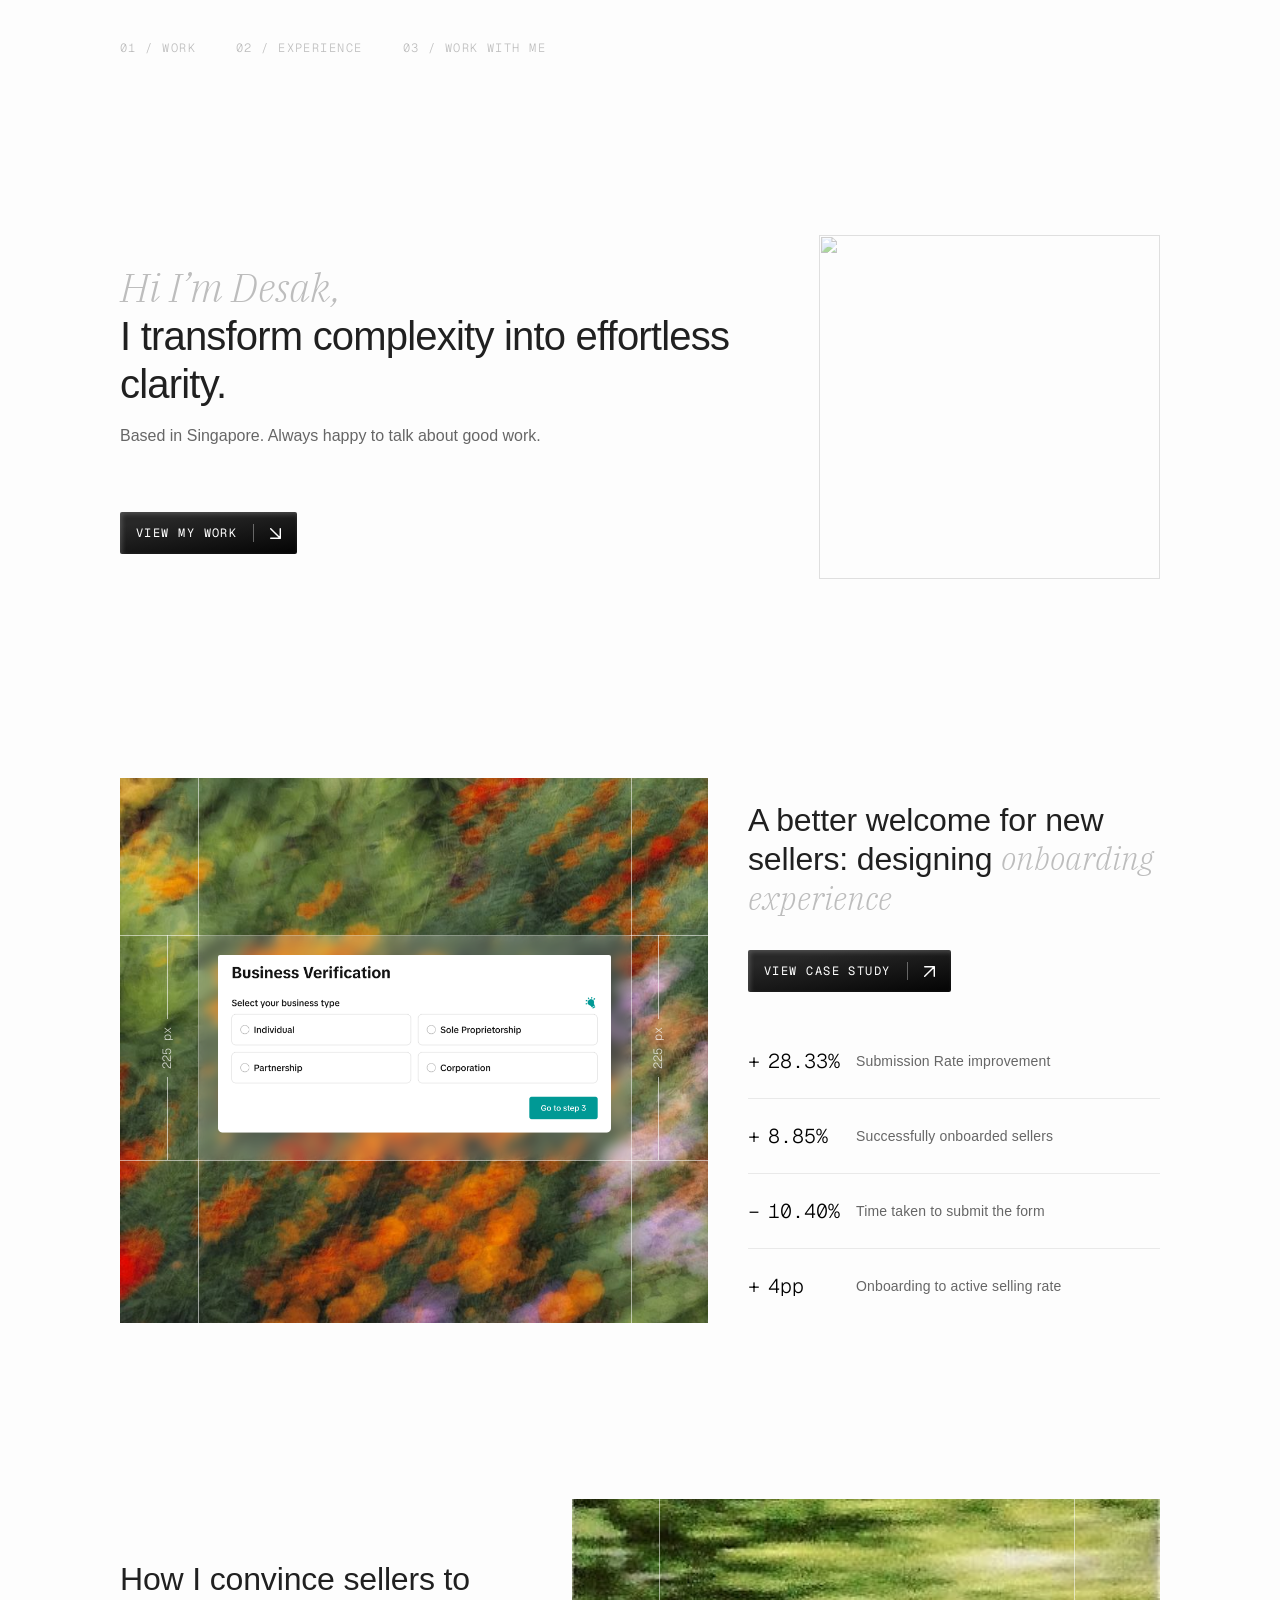
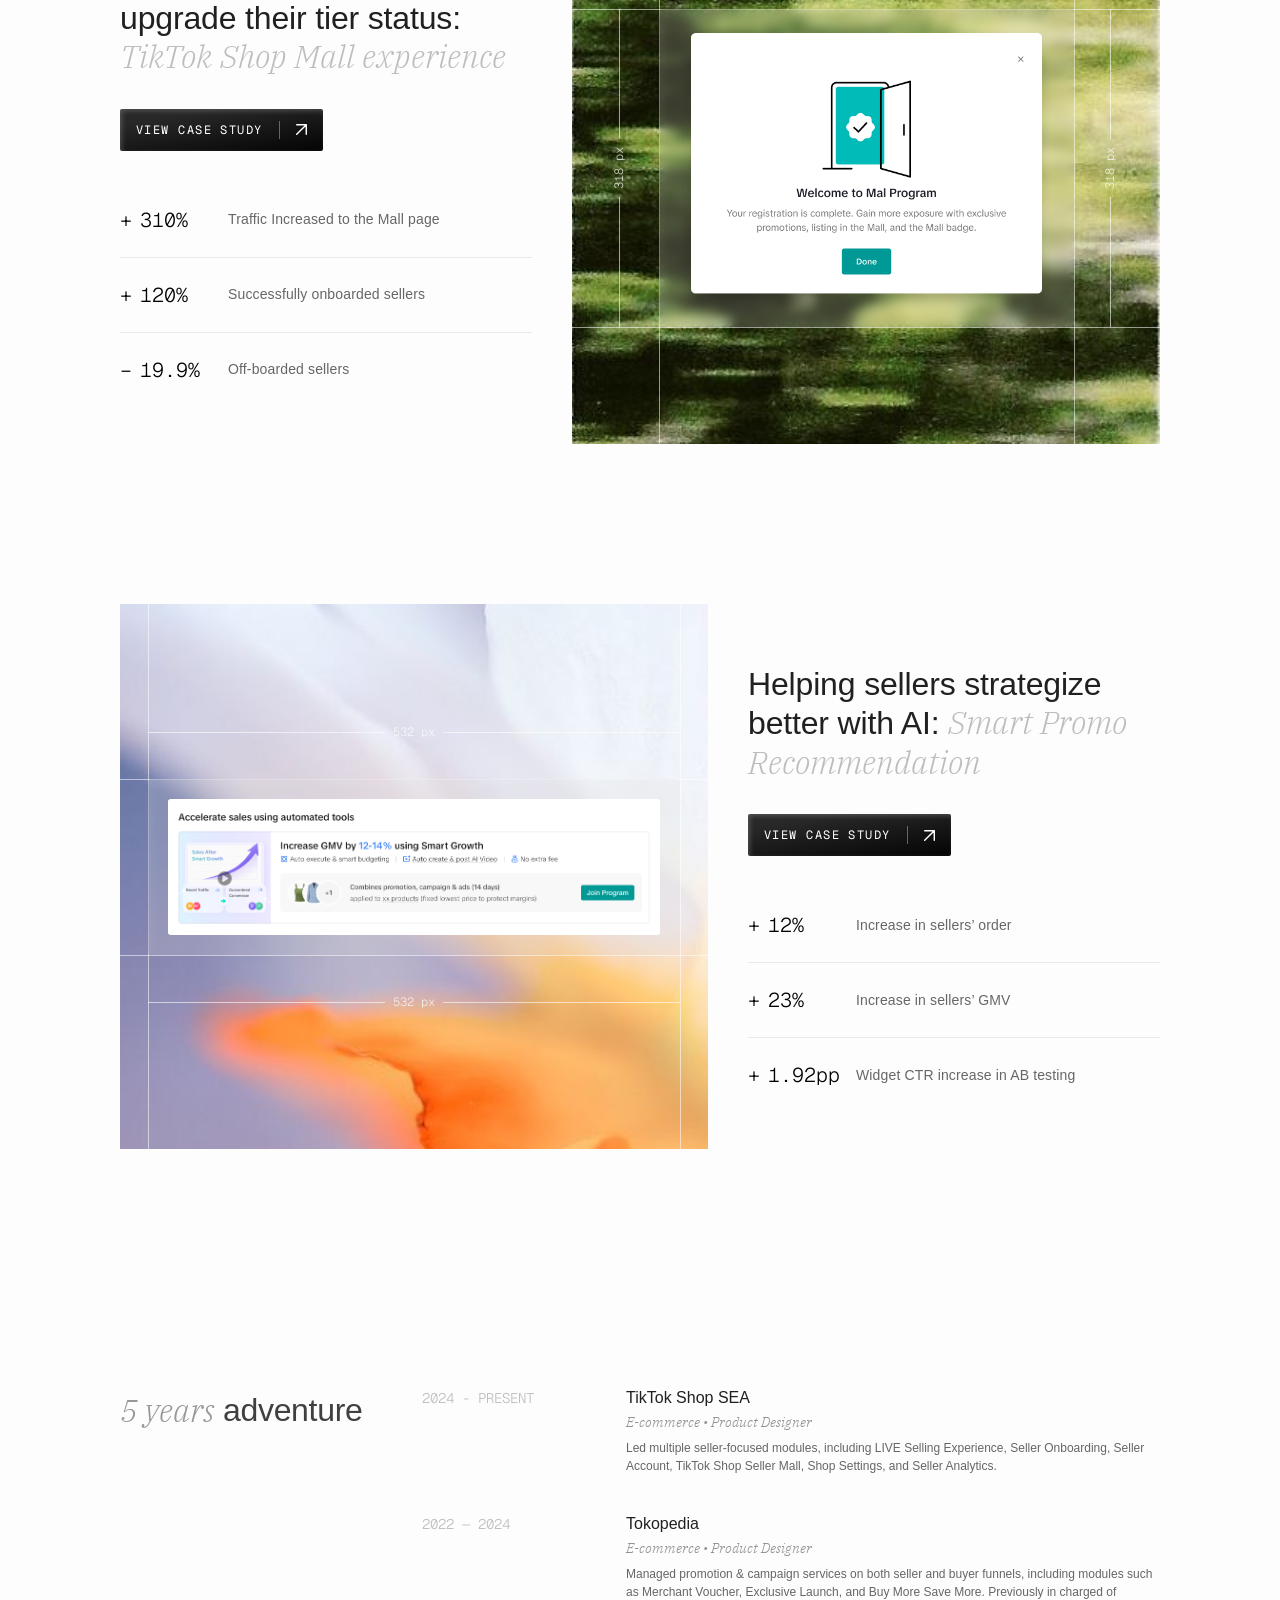
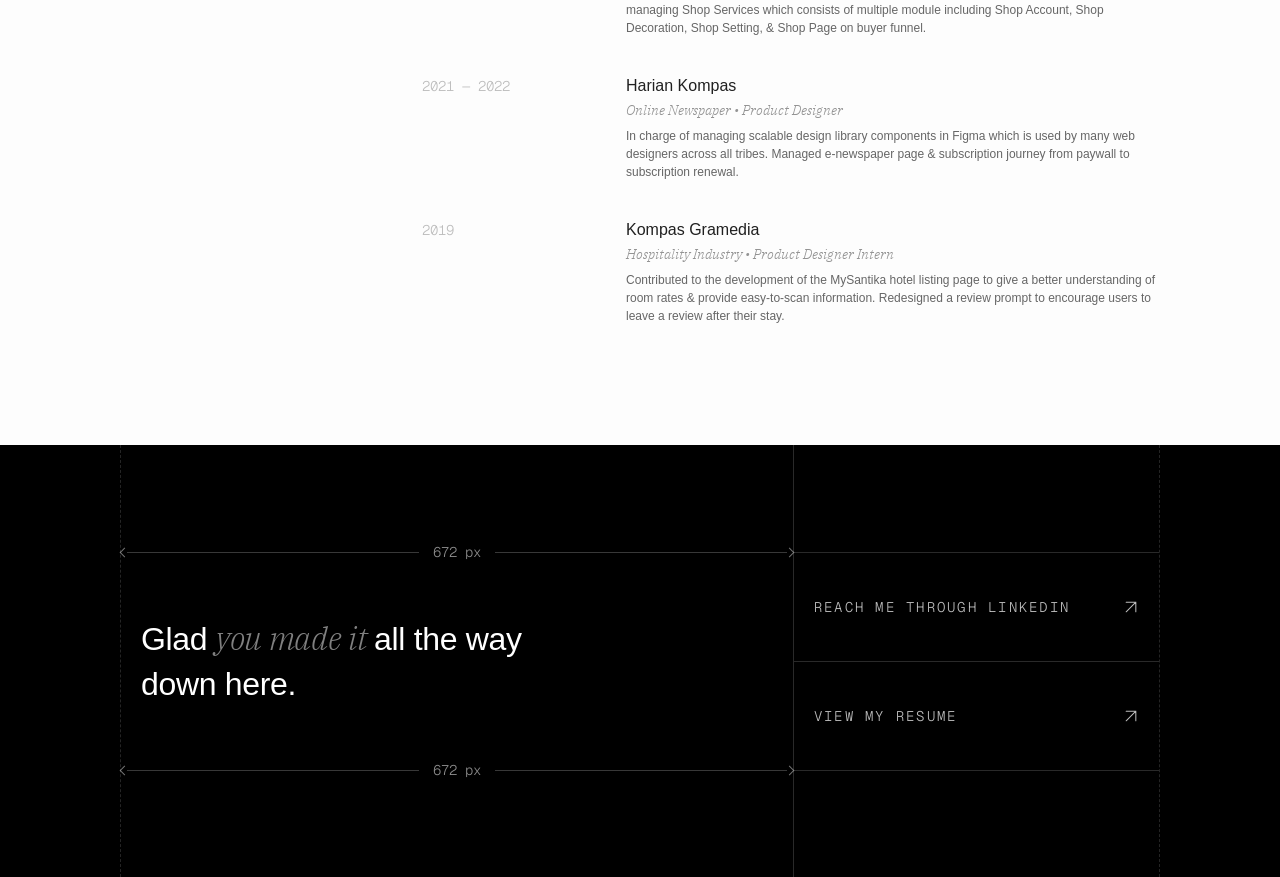
==== commit 91ae760b: "fixing stuff" ====
--- a/index.html
+++ b/index.html
@@ -63,7 +63,7 @@
             <span class="sans-light">A better welcome for new sellers: designing </span>
             <span class="serif-accent">onboarding experience</span>
           </h2>
-          <a class="btn case__cta" href="#"><span>VIEW CASE STUDY</span><span class="btn__divider"></span><img class="btn__arrow" src="assets/arrow.svg" alt="" /></a>
+          <a class="btn case__cta" href="case-onboarding.html"><span>VIEW CASE STUDY</span><span class="btn__divider"></span><img class="btn__arrow" src="assets/arrow.svg" alt="" /></a>
           <div class="stats">
             <div class="stat"><span class="stat__num"><span class="stat__sign">+</span>28.33%</span><span class="stat__label">Submission Rate improvement</span></div>
             <div class="stat"><span class="stat__num"><span class="stat__sign">+</span>8.85%</span><span class="stat__label">Successfully onboarded sellers</span></div>
--- a/styles.css
+++ b/styles.css
@@ -1,4 +1,5 @@
 :root {
+  color-scheme: light;            /* opt out of browser auto dark-mode inversion */
   --bg: #fdfdfd;
   --black: #202020;
   --body: #666;
@@ -12,7 +13,10 @@
 * { margin: 0; padding: 0; box-sizing: border-box; }
 
 html {
-  -webkit-font-smoothing: antialiased;
+  /* Use the OS default (subpixel) smoothing so Light/300 weights render with
+     fuller strokes — matching Figma. `antialiased` here forces grayscale AA on
+     macOS, which makes text look noticeably thinner/lighter. */
+  -webkit-font-smoothing: subpixel-antialiased;
   text-rendering: optimizeLegibility;
   scroll-behavior: smooth;
 }
@@ -309,6 +313,7 @@
   letter-spacing: -0.32px;
   color: #fff;
   max-width: 425px;
+  padding: 0 20px;
 }
 .footer__accent { color: rgba(255, 255, 255, 0.5); }
 
@@ -405,5 +410,5 @@
   .experience__heading { font-size: 26px; }
 
   .footer__headline { font-size: 26px; }
-  .footer__link { font-size: 12px; letter-spacing: 1.6px; padding-left: 0; }
-}
+  .footer__link { font-size: 12px; letter-spacing: 1.6px; padding: 16px 20px; }
+}
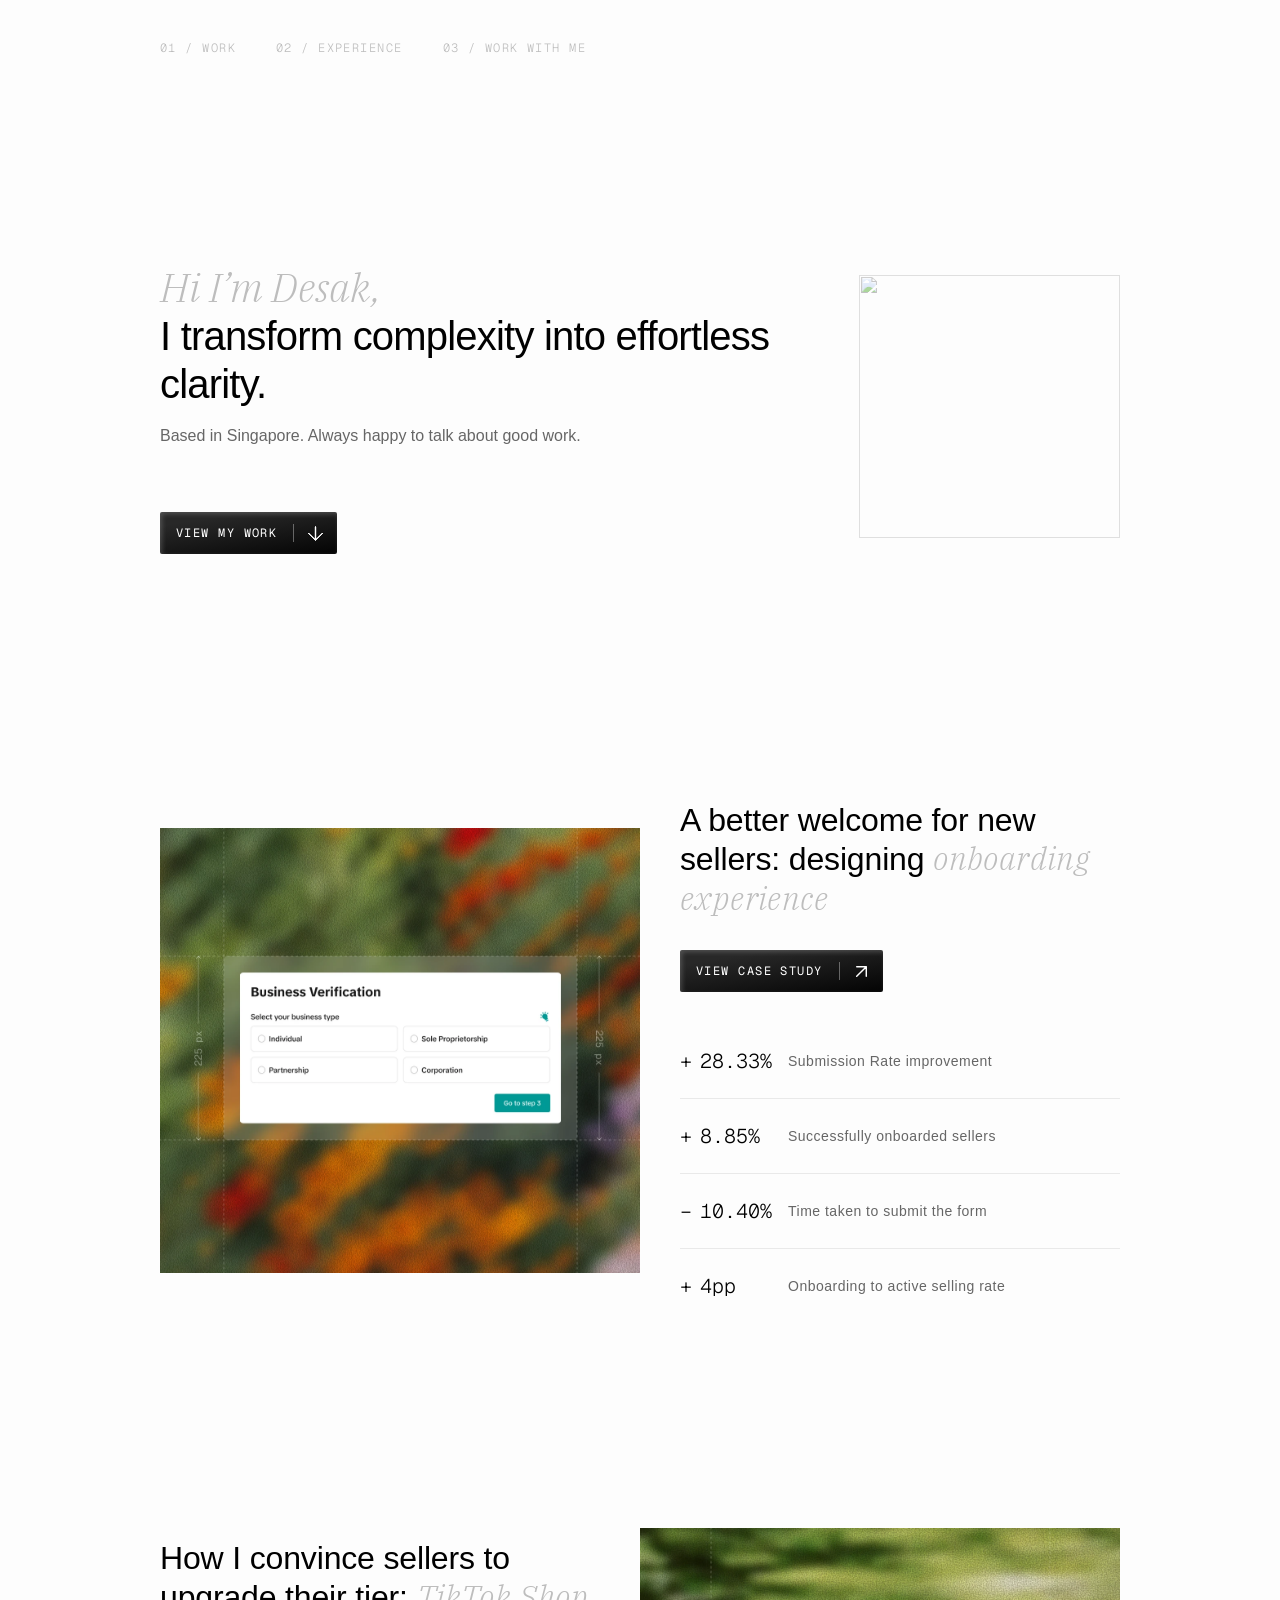
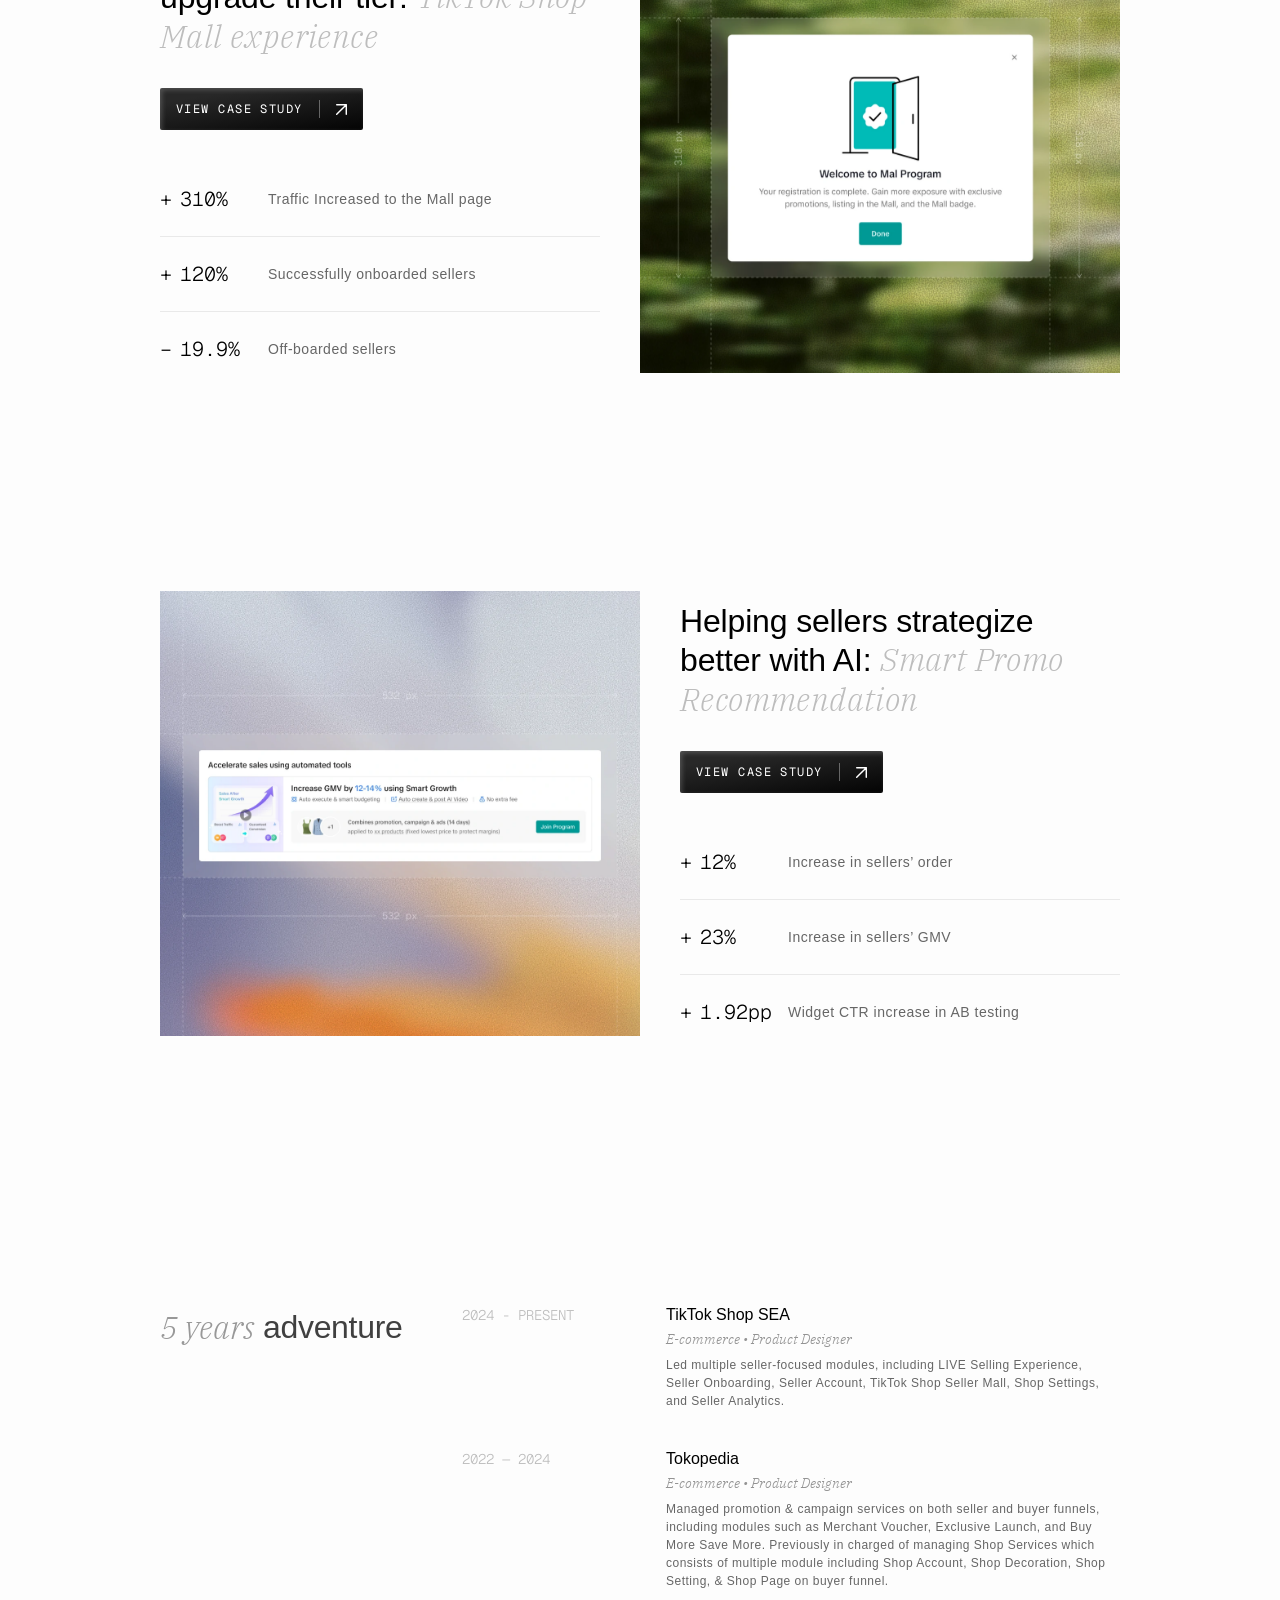
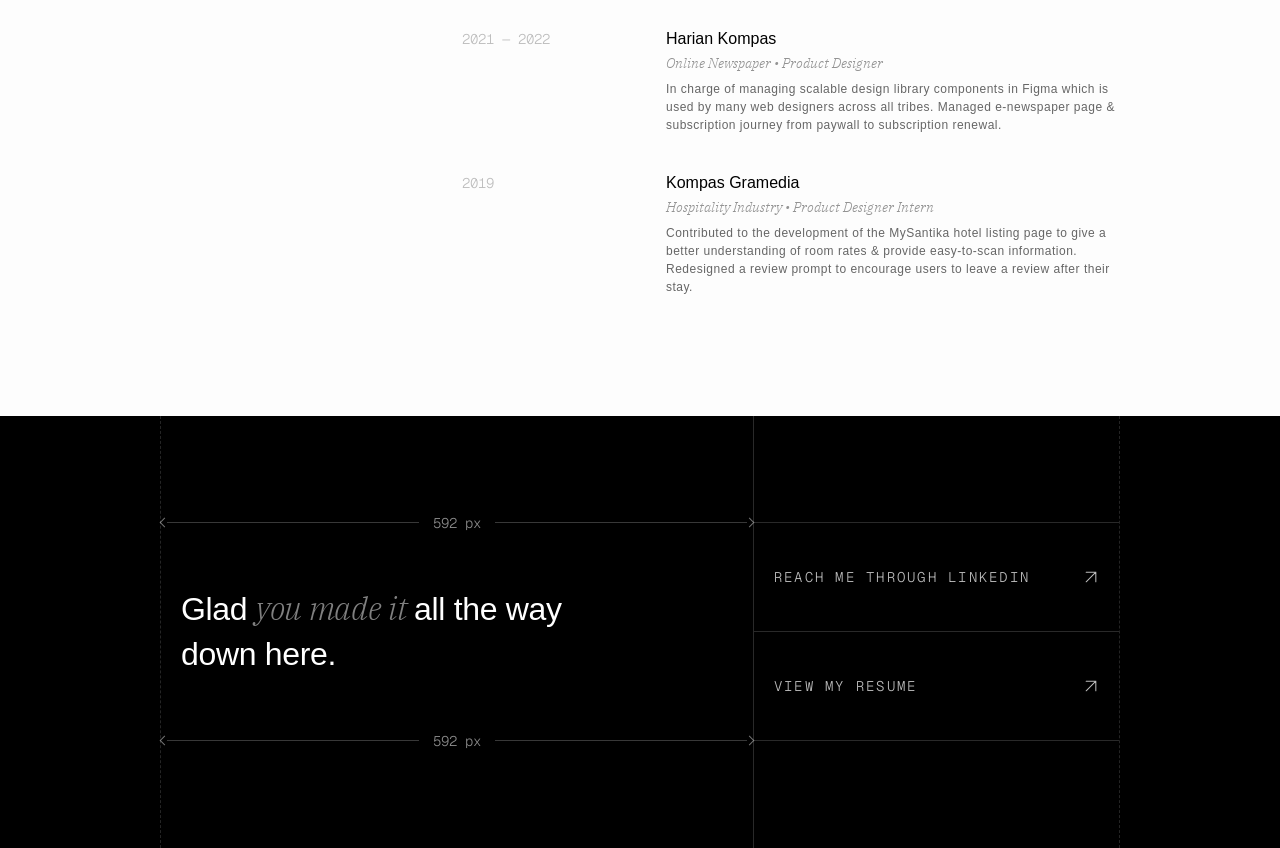
==== commit a830beb3: "almost final" ====
--- a/index.html
+++ b/index.html
@@ -46,17 +46,7 @@
       <!-- Case 1: image left, text right -->
       <article class="case">
         <div class="case__visual reveal">
-          <div class="frame frame--150">
-            <span class="guide guide--v" style="left:78px"></span>
-            <span class="guide guide--v" style="left:511px"></span>
-            <span class="guide guide--h" style="top:157px"></span>
-            <span class="guide guide--h" style="top:382px"></span>
-            <div class="glass" style="left:78px;top:157px;width:433px;height:225px">
-              <img src="assets/case1-form.png" alt="Business verification onboarding form" />
-            </div>
-            <div class="measure measure--v" style="left:40px;top:157px;height:225px"><span class="measure__label">225 px</span></div>
-            <div class="measure measure--v" style="left:531px;top:157px;height:225px"><span class="measure__label">225 px</span></div>
-          </div>
+          <img class="case__shot" src="assets/case1-visual.webp" alt="Business verification onboarding form" />
         </div>
         <div class="case__info reveal">
           <h2 class="case__title">
@@ -77,10 +67,10 @@
       <article class="case case--reverse">
         <div class="case__info reveal">
           <h2 class="case__title">
-            <span class="sans-light">How I convince sellers to upgrade their tier status: </span>
+            <span class="sans-light">How I convince sellers to upgrade their tier: </span>
             <span class="serif-accent">TikTok Shop Mall experience</span>
           </h2>
-          <a class="btn case__cta" href="#"><span>VIEW CASE STUDY</span><span class="btn__divider"></span><img class="btn__arrow" src="assets/arrow.svg" alt="" /></a>
+          <a class="btn case__cta" href="case-mall.html"><span>VIEW CASE STUDY</span><span class="btn__divider"></span><img class="btn__arrow" src="assets/arrow.svg" alt="" /></a>
           <div class="stats">
             <div class="stat"><span class="stat__num"><span class="stat__sign">+</span>310%</span><span class="stat__label">Traffic Increased to the Mall page</span></div>
             <div class="stat"><span class="stat__num"><span class="stat__sign">+</span>120%</span><span class="stat__label">Successfully onboarded sellers</span></div>
@@ -88,34 +78,14 @@
           </div>
         </div>
         <div class="case__visual reveal">
-          <div class="frame frame--152">
-            <span class="guide guide--v" style="left:87px"></span>
-            <span class="guide guide--v" style="left:502px"></span>
-            <span class="guide guide--h" style="top:110px"></span>
-            <span class="guide guide--h" style="top:428px"></span>
-            <div class="glass" style="left:87px;top:110px;width:415px;height:318px">
-              <img src="assets/case2-modal.png" alt="Seller program welcome modal" />
-            </div>
-            <div class="measure measure--v" style="left:40px;top:110px;height:318px"><span class="measure__label">318 px</span></div>
-            <div class="measure measure--v" style="left:531px;top:110px;height:318px"><span class="measure__label">318 px</span></div>
-          </div>
+          <img class="case__shot" src="assets/case2-visual.webp" alt="Seller program welcome modal" />
         </div>
       </article>
 
       <!-- Case 3: image left, text right -->
       <article class="case">
         <div class="case__visual reveal">
-          <div class="frame frame--160">
-            <span class="guide guide--v" style="left:28px"></span>
-            <span class="guide guide--v" style="left:560px"></span>
-            <span class="guide guide--h" style="top:175px"></span>
-            <span class="guide guide--h" style="top:351px"></span>
-            <div class="glass" style="left:28px;top:175px;width:532px;height:176px">
-              <img src="assets/case3-ai.png" alt="Smart promo recommendation widget" />
-            </div>
-            <div class="measure measure--h" style="top:121px;left:28px;width:532px"><span class="measure__label">532 px</span></div>
-            <div class="measure measure--h" style="top:391px;left:28px;width:532px"><span class="measure__label">532 px</span></div>
-          </div>
+          <img class="case__shot" src="assets/case3-visual.webp" alt="Smart promo recommendation widget" />
         </div>
         <div class="case__info reveal">
           <h2 class="case__title">
@@ -212,7 +182,7 @@
           <!-- right: contact links separated by rules -->
           <div class="footer__right">
             <span class="footer__rule"></span>
-            <a class="footer__link" href="#">
+            <a class="footer__link" href="https://www.linkedin.com/in/desakmadem/">
               <span>REACH ME THROUGH LINKEDIN</span>
               <svg class="link-arrow" viewBox="-1.7 -1.7 11.067 11.067" fill="none" aria-hidden="true"><path d="M0.5 7.16667L7.16667 0.5M7.16667 7.16667V0.5H0.5" stroke="currentColor" stroke-width="0.7" stroke-linecap="round" stroke-linejoin="round"/></svg>
             </a>
--- a/styles.css
+++ b/styles.css
@@ -1,13 +1,13 @@
 :root {
   color-scheme: light;            /* opt out of browser auto dark-mode inversion */
   --bg: #fdfdfd;
-  --black: #202020;
+  --black: #000;
   --body: #666;
   --overline: #bdbdbd;
   --sans: "Helvetica Neue", Helvetica, Arial, sans-serif;
   --serif: "IBM Plex Serif", Georgia, serif;
   --mono: "Geist Mono", ui-monospace, "SF Mono", Menlo, monospace;
-  --pad: 120px;
+  --pad: 160px;
 }
 
 * { margin: 0; padding: 0; box-sizing: border-box; }
@@ -89,8 +89,20 @@
   white-space: nowrap;
 }
 .btn__divider { width: 1px; height: 18px; background: rgba(255, 255, 255, 0.35); }
-.btn__arrow { width: 11px; height: 11px; display: block; }
-.btn__arrow--down { transform: rotate(90deg); }
+.btn__arrow { width: 11px; height: 11px; display: block; transition: transform 0.2s ease; }
+/* up-right arrows (case CTAs): nudge 2px up + 2px right on hover */
+.btn:hover .btn__arrow:not(.btn__arrow--down) { transform: translate(2px, -2px); }
+/* hero "VIEW MY WORK": point the arrow straight down and loop a vertical "jump"
+   to invite scrolling (per unused-css animated down arrow: jump, 1.5s, infinite) */
+.btn__arrow--down { transform: rotate(135deg); animation: arrowJump 1.5s infinite; }
+@keyframes arrowJump {
+  0%   { transform: translateY(0)   rotate(135deg); }
+  50%  { transform: translateY(4px) rotate(135deg); }
+  100% { transform: translateY(0)   rotate(135deg); }
+}
+@media (prefers-reduced-motion: reduce) {
+  .btn__arrow--down { animation: none; }   /* stays a static down arrow */
+}
 
 /* ---------- HERO ---------- */
 .hero {
@@ -190,19 +202,22 @@
   padding-top: 40px;
   padding-bottom: 120px;
 }
-.case { display: flex; gap: 40px; align-items: center; }
-.case__visual { flex: 0 0 588px; max-width: 588px; }
+/* two equal halves so the visuals meet at the centre line: Case 1's visual
+   (left) ends where Case 2's visual (right) begins — they stay vertically
+   aligned at any width. The 40px visual↔text gap lives on the info's inner side. */
+.case { display: grid; grid-template-columns: minmax(0, 1fr) minmax(0, 1fr); align-items: center; }
+.case__visual { min-width: 0; }
 .case__info {
-  flex: 1 1 0;
   min-width: 0;
   align-self: stretch;
   display: flex;
   flex-direction: column;
   justify-content: center;
   align-items: flex-start;
-  padding: 40px 0;
-}
-.case__title { font-size: 32px; line-height: 1.2; font-weight: 300; color: var(--black); }
+  padding: 40px 0 40px 40px;   /* normal row: info on the right → gap on its left */
+}
+.case--reverse .case__info { padding: 40px 40px 40px 0; }   /* reversed: info on the left → gap on its right */
+.case__title { font-size: 32px; line-height: 1.2; font-weight: 300; color: var(--black); letter-spacing:0.4px}
 .case__title .sans-light { letter-spacing: -0.16px; }
 .case__cta { margin-top: 32px; }
 
@@ -221,53 +236,12 @@
   color: #000;
 }
 .stat__sign { display: inline-block; width: 12px; }
-.stat__label { font-family: var(--sans); font-weight: 300; font-size: 14px; line-height: 1.2; letter-spacing: 0.14px; color: var(--body); }
+.stat__label { font-family: var(--sans); font-weight: 300; font-size: 14px; line-height: 1.2; letter-spacing: 0.5px; color: var(--body); }
 
 /* frame / visual — internal coordinate space is 588 x 545, scaled to fit by script.js */
-.frame {
-  position: relative;
-  width: 588px;
-  height: 545px;
-  overflow: hidden;
-  background-size: cover;
-  background-position: center;
-  transform-origin: top left;
-}
-.frame--150 { background-image: url("assets/bg-150.png"); }
-.frame--152 { background-image: url("assets/bg-152.png"); }
-.frame--160 { background-image: url("assets/bg-160.png"); }
-
-.guide { position: absolute; background: rgba(255, 255, 255, 0.55); pointer-events: none; }
-.guide--v { top: 0; bottom: 0; width: 1px; }
-.guide--h { left: 0; right: 0; height: 1px; }
-
-.glass {
-  position: absolute;
-  padding: 20px;
-  border-radius: 4px;
-  background: rgba(217, 217, 217, 0.2);
-  -webkit-backdrop-filter: blur(5px);
-  backdrop-filter: blur(5px);
-  overflow: hidden;
-}
-.glass img { width: 100%; height: 100%; object-fit: cover; border-radius: 2px; display: block; }
-
-/* px measurement brackets */
-.measure { position: absolute; pointer-events: none; }
-.measure--v { width: 14px; display: flex; flex-direction: column; align-items: center; gap: 8px; }
-.measure--v::before,
-.measure--v::after { content: ""; flex: 1; width: 1px; background: rgba(255, 255, 255, 0.6); }
-.measure--h { height: 14px; display: flex; flex-direction: row; align-items: center; gap: 8px; }
-.measure--h::before,
-.measure--h::after { content: ""; flex: 1; height: 1px; background: rgba(255, 255, 255, 0.6); }
-.measure__label {
-  font-family: var(--mono);
-  font-weight: 300;
-  font-size: 12px;
-  color: rgba(255, 255, 255, 0.75);
-  white-space: nowrap;
-}
-.measure--v .measure__label { writing-mode: vertical-rl; transform: rotate(180deg); }
+/* case-study visual: the whole composition (blurred background + card +
+   "px" measurement brackets) is exported straight from Figma as one image */
+.case__shot { display: block; width: 100%; height: auto; }
 
 /* ---------- EXPERIENCE ---------- */
 .experience { display: flex; justify-content: space-between; align-items: flex-start; padding-top: 120px; padding-bottom: 120px; gap: 60px; }
@@ -282,7 +256,7 @@
 .entry__role { display: flex; flex-direction: column; gap: 6px; }
 .entry__company { font-family: var(--sans); font-weight: 300; font-size: 16px; color: var(--black); }
 .entry__sub { font-family: var(--serif); font-style: italic; font-weight: 300; font-size: 14px; color: var(--body); opacity: 0.7; }
-.entry__desc { font-family: var(--sans); font-weight: 400; font-size: 12px; line-height: 1.5; color: var(--body); }
+.entry__desc { font-family: var(--sans); font-weight: 300; font-size: 12px; line-height: 1.5; color: var(--body); letter-spacing: 0.5px; }
 
 /* ---------- FOOTER ---------- */
 .footer { position: relative; background: #000; overflow: hidden; }
@@ -379,9 +353,9 @@
   .hero__media { justify-self: start; order: 2; }
 
   .cases { gap: 96px; }
-  .case, .case--reverse { flex-direction: column; align-items: stretch; gap: 24px; }
+  .case, .case--reverse { grid-template-columns: 1fr; align-items: stretch; gap: 24px; }
   .case__visual { flex: none; max-width: 100%; width: 100%; margin: 0 auto; }
-  .case__info { padding: 0; }
+  .case__info, .case--reverse .case__info { padding: 0; }
   .case__title { order: 1; }
   .stats { order: 2; margin-top: 28px; }
   .case__cta {
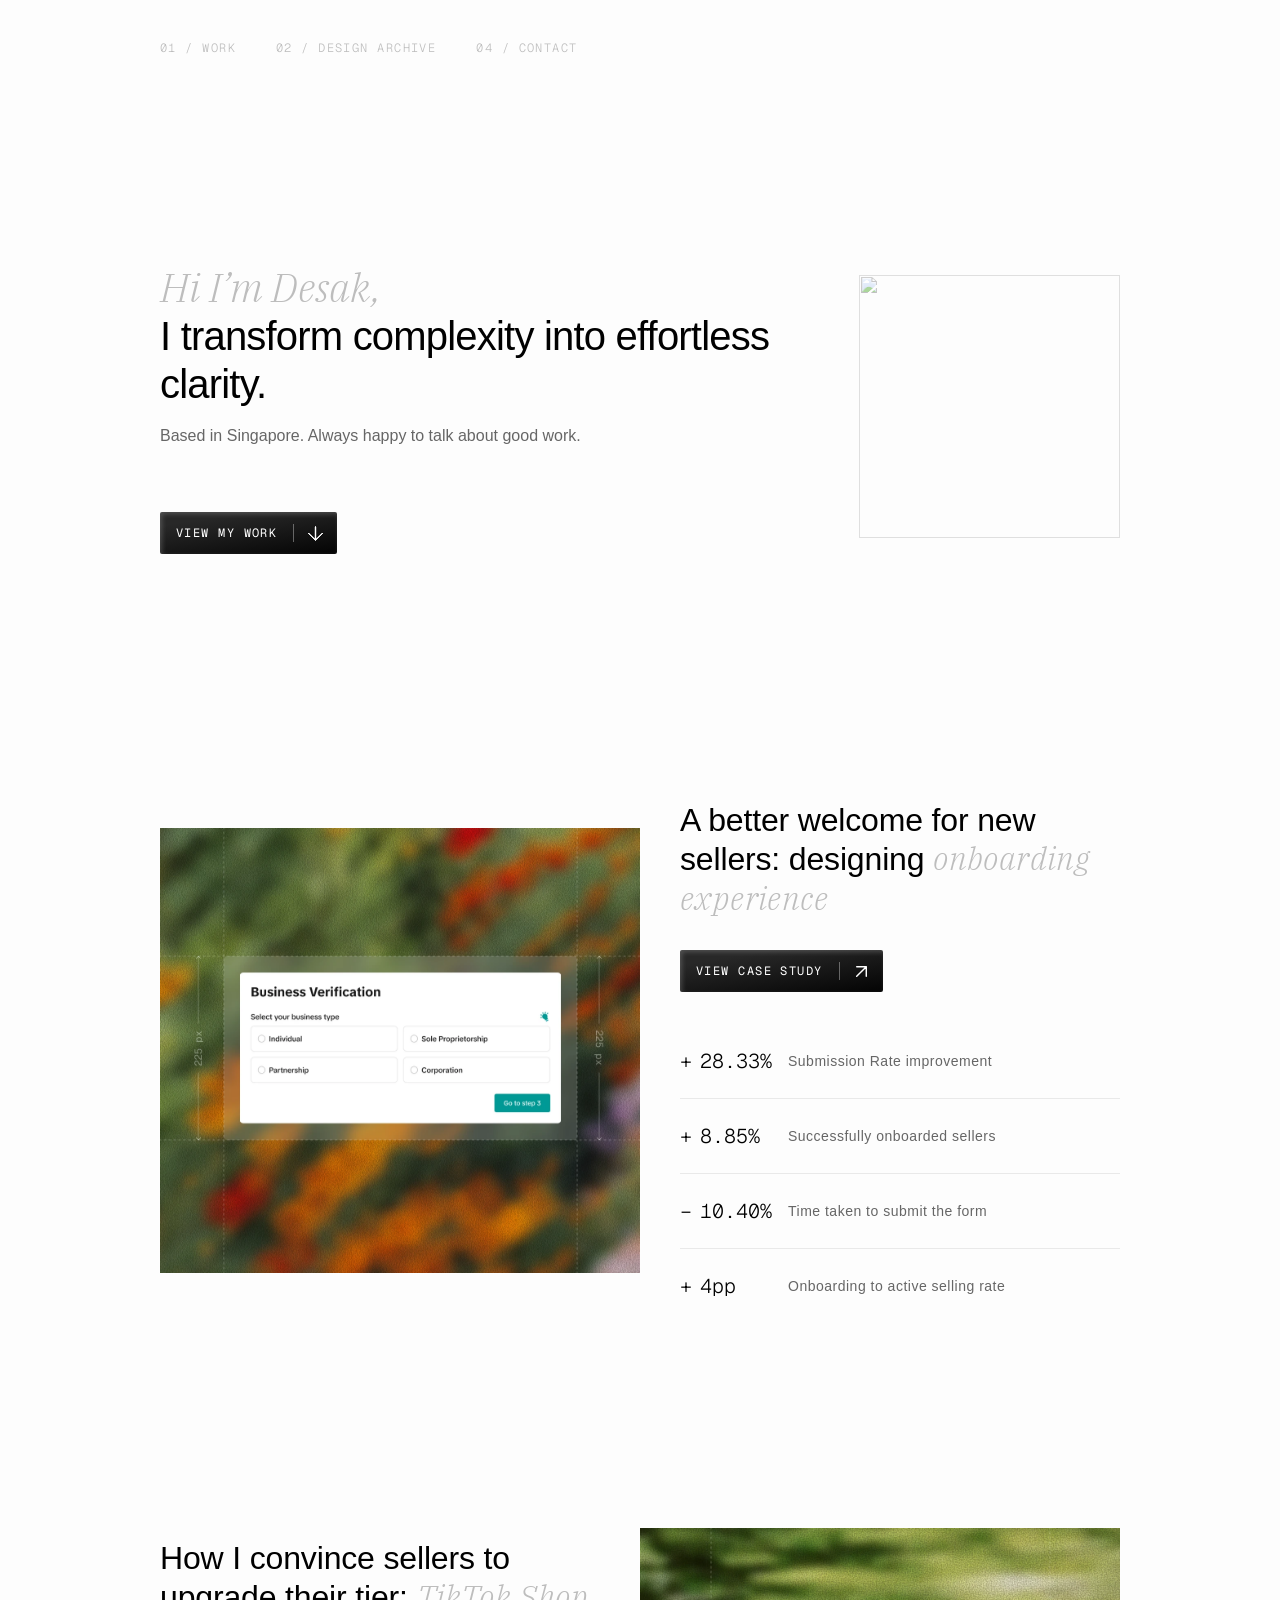
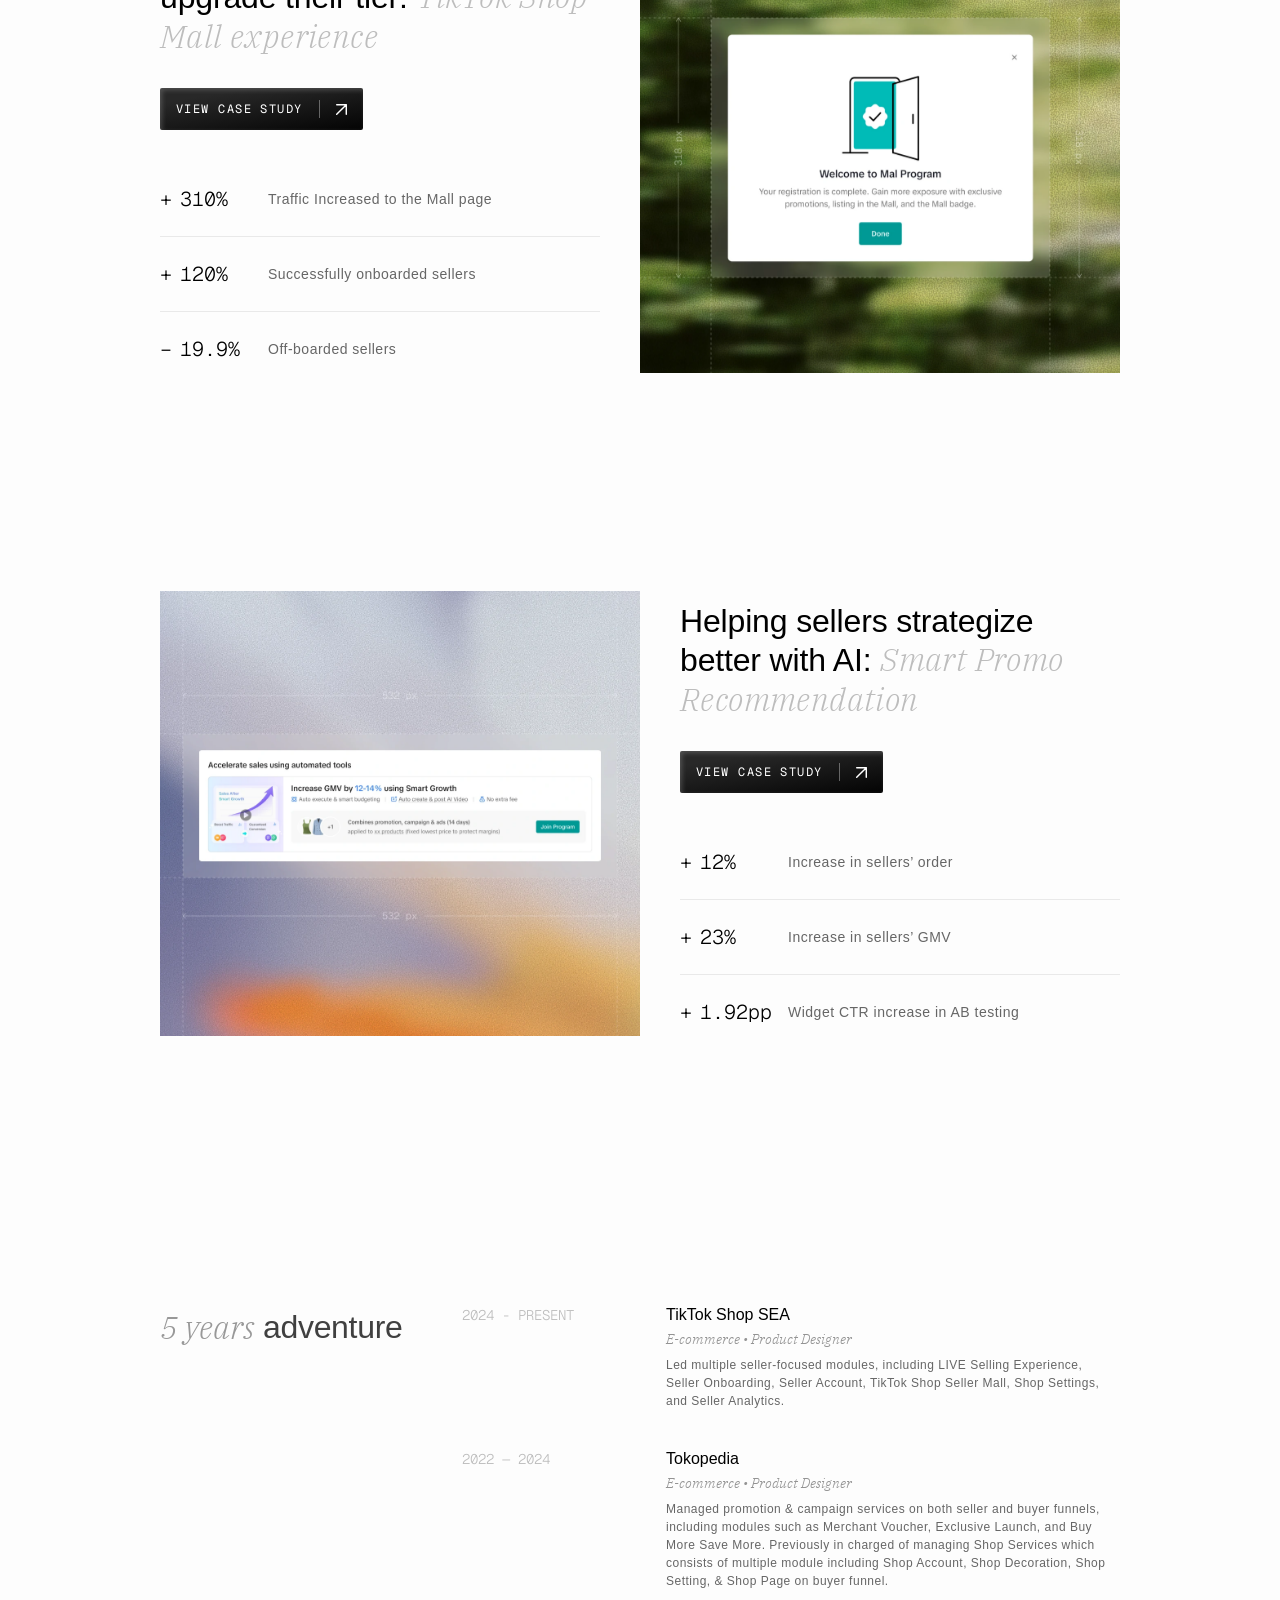
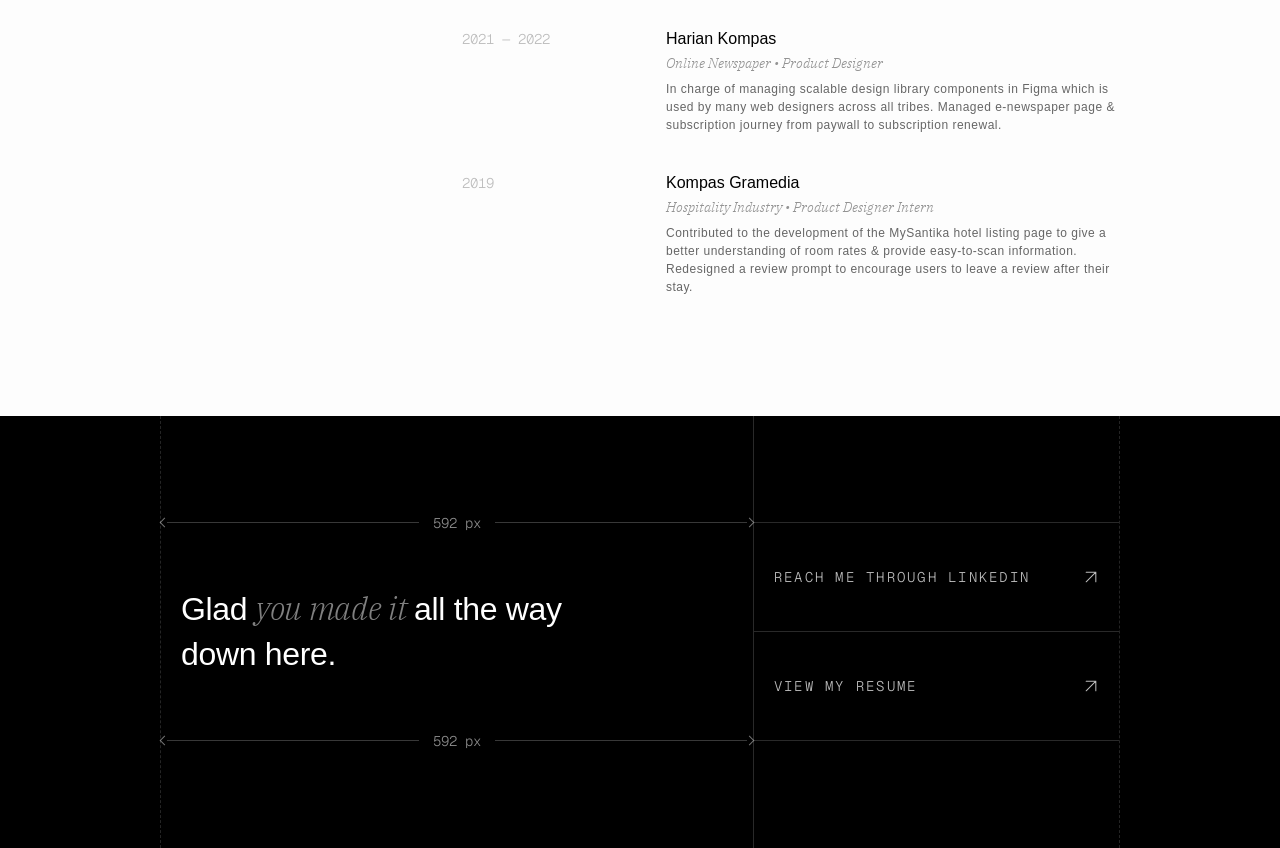
==== commit 81b7f144: "add design archive page" ====
--- a/index.html
+++ b/index.html
@@ -15,8 +15,8 @@
     <!-- NAV -->
     <header class="nav container">
       <a href="#work">01 / WORK</a>
-      <a href="#experience">02 / EXPERIENCE</a>
-      <a href="#contact">03 / WORK WITH ME</a>
+      <a href="design-archive.html">02 / DESIGN ARCHIVE</a>
+      <a href="#contact">04 / CONTACT</a>
     </header>
 
     <!-- HERO -->
--- a/styles.css
+++ b/styles.css
@@ -243,6 +243,35 @@
    "px" measurement brackets) is exported straight from Figma as one image */
 .case__shot { display: block; width: 100%; height: auto; }
 
+/* ---------- DESIGN ARCHIVE ---------- */
+.archive-head { padding-top: 40px; }
+.archive__back {
+  display: inline-flex; align-items: center; gap: 8px;
+  font-family: var(--mono); font-weight: 300; font-size: 12px; letter-spacing: 1.44px;
+  color: var(--overline); transition: color 0.2s ease;
+}
+.archive__back:hover { color: var(--black); }
+.archive__back svg { width: 16px; height: 16px; }
+.archive__title { margin-top: 28px; font-size: 38px; line-height: 1.2; font-weight: 300; letter-spacing: -0.6px; max-width: 600px; }
+.archive { padding-top: 72px; padding-bottom: 120px; }
+.archive__grid { display: grid; grid-template-columns: 1fr 1fr; column-gap: 40px; row-gap: 60px; }
+.archive__card { display: flex; flex-direction: column; }
+.archive__shot { aspect-ratio: 580 / 338; border-radius: 12px; overflow: hidden; background: #f3f3f4; }
+.archive__shot img { width: 100%; height: 100%; object-fit: cover; display: block; transition: transform 0.5s cubic-bezier(0.16, 1, 0.3, 1); }
+.archive__card:hover .archive__shot img { transform: scale(1.03); }
+.archive__meta { display: flex; justify-content: space-between; align-items: baseline; gap: 16px; margin-top: 16px; }
+.archive__name { font-family: var(--sans); font-weight: 300; font-size: 15px; color: var(--black); }
+.archive__tag { font-family: var(--mono); font-weight: 300; font-size: 11px; letter-spacing: 1px; color: var(--overline); white-space: nowrap; }
+/* progressive blur fixed to the bottom of the viewport: content sits frosted at
+   the bottom edge and sharpens as it scrolls up out of the band */
+.scroll-blur {
+  position: fixed; left: 0; right: 0; bottom: 0;
+  height: 190px; z-index: 60; pointer-events: none;
+  -webkit-backdrop-filter: blur(8px); backdrop-filter: blur(8px);
+  -webkit-mask-image: linear-gradient(to top, #000 0%, #000 12%, transparent 88%);
+          mask-image: linear-gradient(to top, #000 0%, #000 12%, transparent 88%);
+}
+
 /* ---------- EXPERIENCE ---------- */
 .experience { display: flex; justify-content: space-between; align-items: flex-start; padding-top: 120px; padding-bottom: 120px; gap: 60px; }
 .experience__heading { display: flex; align-items: center; gap: 8px; font-size: 32px; white-space: nowrap; flex: 0 0 auto; }
@@ -382,6 +411,9 @@
 
   .case__title { font-size: 24px; }
   .experience__heading { font-size: 26px; }
+  .archive__title { font-size: 26px; }
+  .archive__grid { grid-template-columns: 1fr; row-gap: 40px; }
+  .archive { padding-top: 48px; }
 
   .footer__headline { font-size: 26px; }
   .footer__link { font-size: 12px; letter-spacing: 1.6px; padding: 16px 20px; }
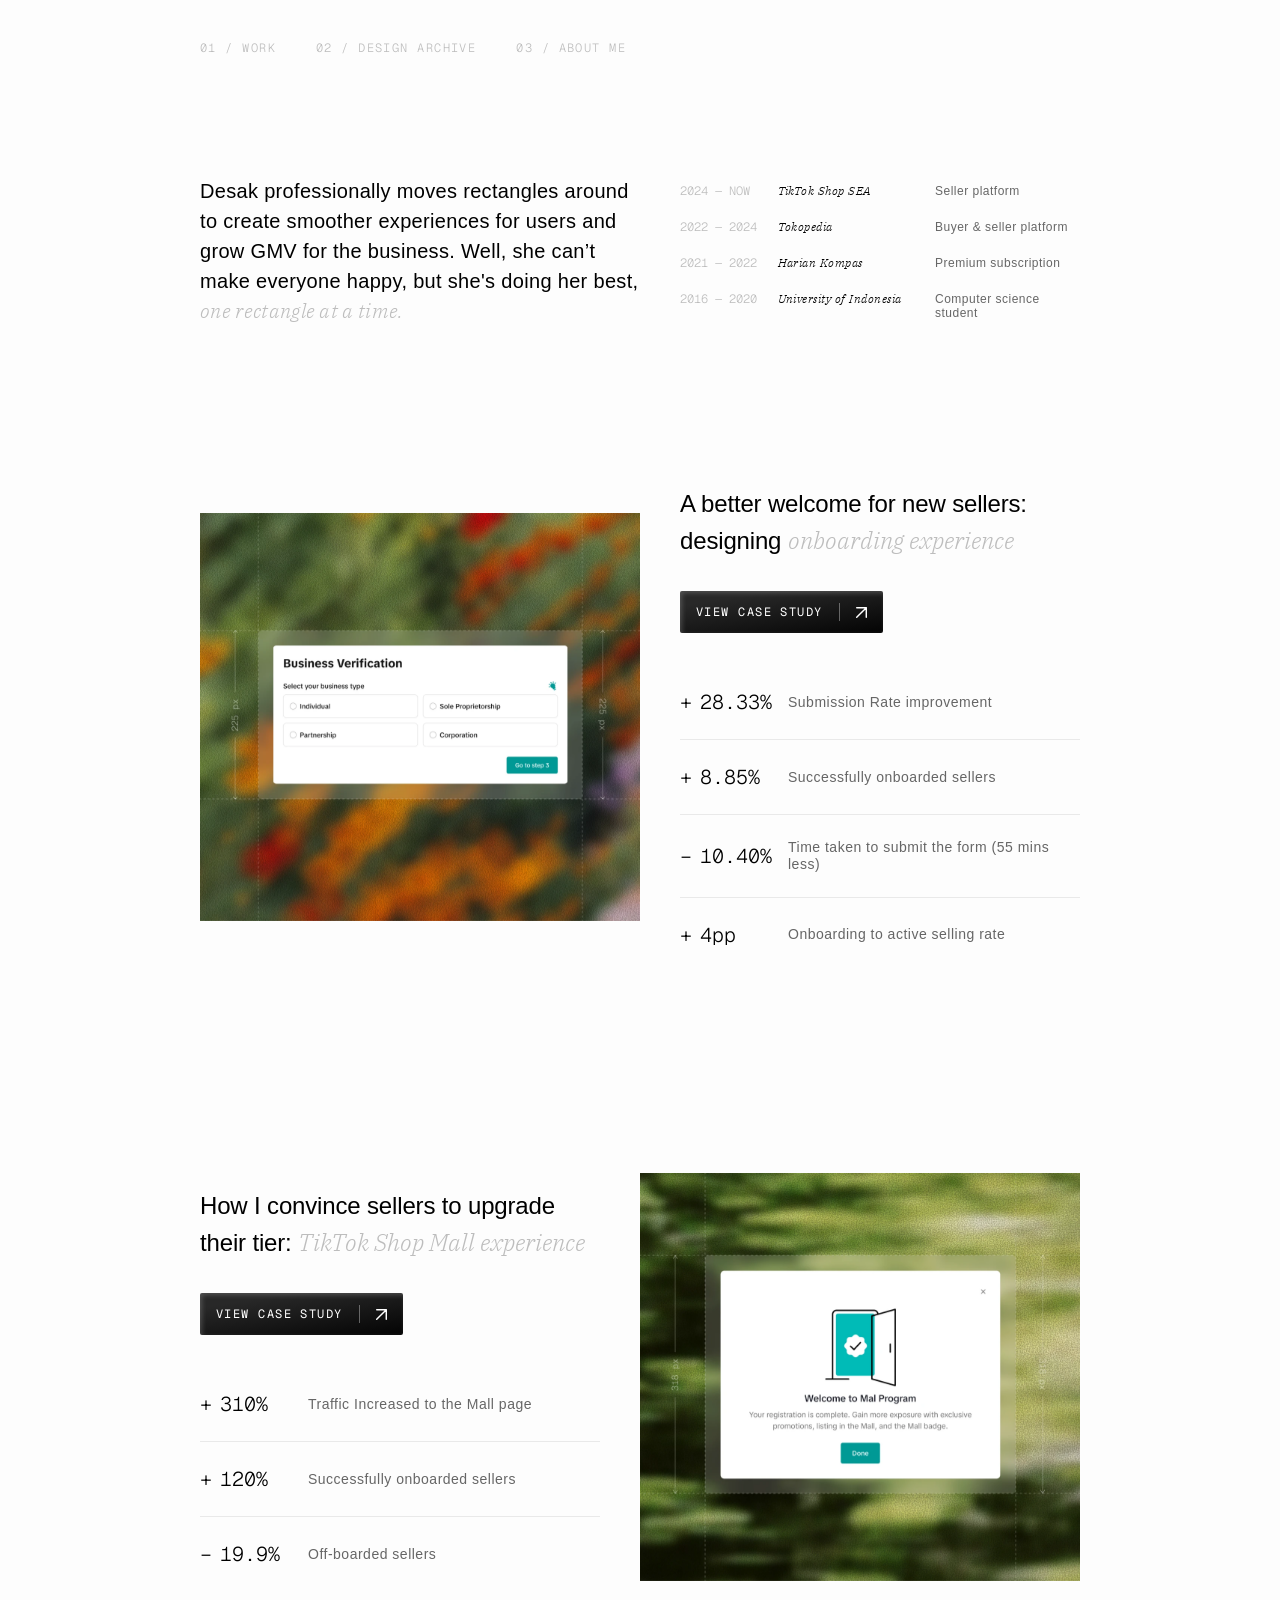
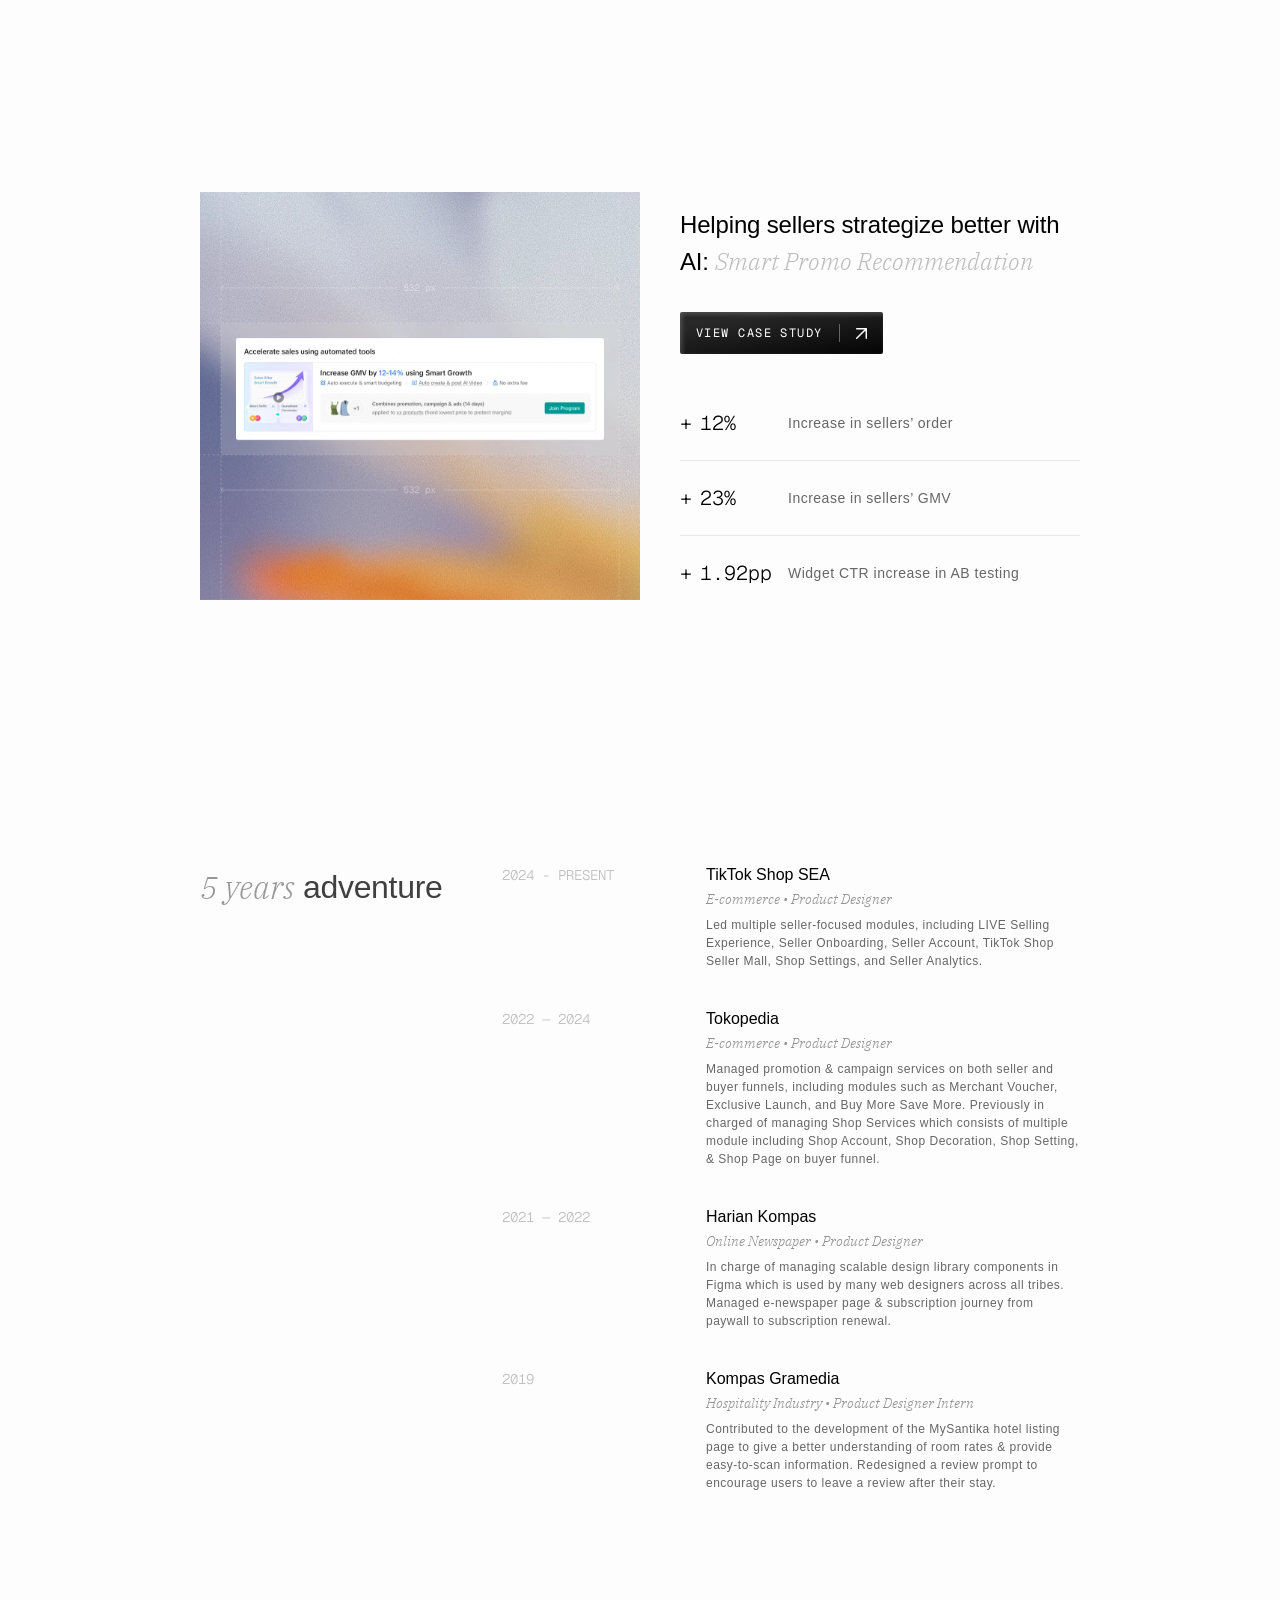
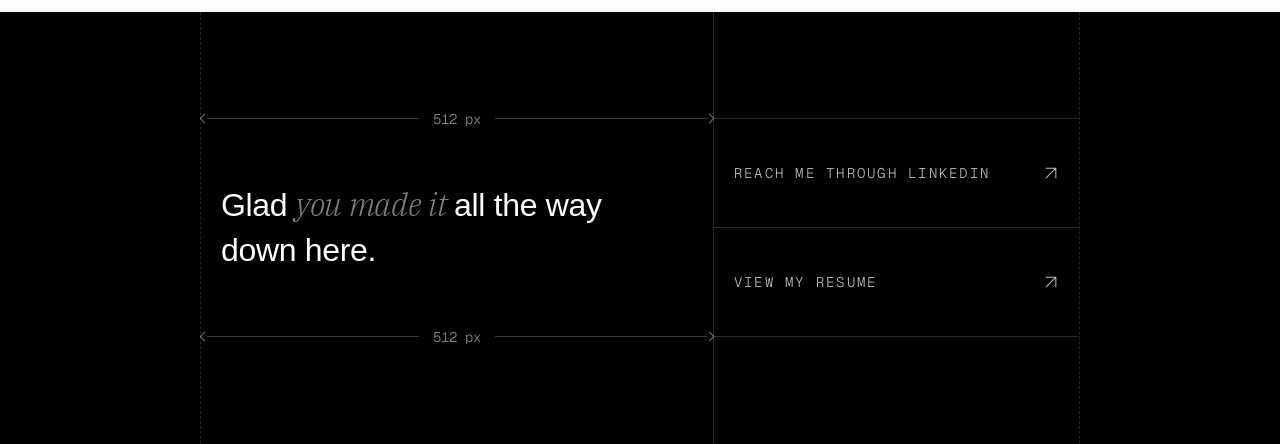
==== commit 4ed8fd23: "final changes" ====
--- a/index.html
+++ b/index.html
@@ -16,27 +16,35 @@
     <header class="nav container">
       <a href="#work">01 / WORK</a>
       <a href="design-archive.html">02 / DESIGN ARCHIVE</a>
-      <a href="#contact">04 / CONTACT</a>
+      <a href="about.html">03 / ABOUT ME</a>
     </header>
 
     <!-- HERO -->
     <section class="hero container">
-      <div class="hero__content">
-        <div class="hero__text">
-          <h1 class="hero__title">
-            <span class="serif-accent">Hi I&rsquo;m Desak,</span>
-            <span class="sans-light"> I transform complexity into effortless clarity.</span>
-          </h1>
-          <p class="hero__subtitle">Based in Singapore. Always happy to talk about good work.</p>
-        </div>
-        <a class="btn" href="#work">
-          <span>VIEW MY WORK</span>
-          <span class="btn__divider"></span>
-          <img class="btn__arrow btn__arrow--down" src="assets/arrow.svg" alt="" />
-        </a>
-      </div>
-      <div class="hero__media">
-        <img src="assets/hero-butterfly.gif" alt="" />
+      <p class="hero__bio">
+        Desak professionally moves rectangles around to create smoother experiences for users and grow GMV for the business. Well, she can&rsquo;t make everyone happy, but she's doing her best, <span class="serif-accent">one rectangle at a time.</span>
+      </p>
+      <div class="hero__cv">
+        <div class="hero__cv-row">
+          <span class="hero__cv-year">2024 &mdash; NOW</span>
+          <span class="hero__cv-co">TikTok Shop SEA</span>
+          <span class="hero__cv-role">Seller platform</span>
+        </div>
+        <div class="hero__cv-row">
+          <span class="hero__cv-year">2022 &mdash; 2024</span>
+          <span class="hero__cv-co">Tokopedia</span>
+          <span class="hero__cv-role">Buyer &amp; seller platform</span>
+        </div>
+        <div class="hero__cv-row">
+          <span class="hero__cv-year">2021 &mdash; 2022</span>
+          <span class="hero__cv-co">Harian Kompas</span>
+          <span class="hero__cv-role">Premium subscription</span>
+        </div>
+        <div class="hero__cv-row">
+          <span class="hero__cv-year">2016 &mdash; 2020</span>
+          <span class="hero__cv-co">University of Indonesia</span>
+          <span class="hero__cv-role">Computer science student</span>
+        </div>
       </div>
     </section>
 
@@ -57,7 +65,7 @@
           <div class="stats">
             <div class="stat"><span class="stat__num"><span class="stat__sign">+</span>28.33%</span><span class="stat__label">Submission Rate improvement</span></div>
             <div class="stat"><span class="stat__num"><span class="stat__sign">+</span>8.85%</span><span class="stat__label">Successfully onboarded sellers</span></div>
-            <div class="stat"><span class="stat__num"><span class="stat__sign">&minus;</span>10.40%</span><span class="stat__label">Time taken to submit the form</span></div>
+            <div class="stat"><span class="stat__num"><span class="stat__sign">&minus;</span>10.40%</span><span class="stat__label">Time taken to submit the form (55 mins less)</span></div>
             <div class="stat"><span class="stat__num"><span class="stat__sign">+</span>4pp</span><span class="stat__label">Onboarding to active selling rate</span></div>
           </div>
         </div>
@@ -92,7 +100,7 @@
             <span class="sans-light">Helping sellers strategize better with AI: </span>
             <span class="serif-accent">Smart Promo Recommendation</span>
           </h2>
-          <a class="btn case__cta" href="#"><span>VIEW CASE STUDY</span><span class="btn__divider"></span><img class="btn__arrow" src="assets/arrow.svg" alt="" /></a>
+          <a class="btn case__cta" href="case-smart-promo.html"><span>VIEW CASE STUDY</span><span class="btn__divider"></span><img class="btn__arrow" src="assets/arrow.svg" alt="" /></a>
           <div class="stats">
             <div class="stat"><span class="stat__num"><span class="stat__sign">+</span>12%</span><span class="stat__label">Increase in sellers&rsquo; order</span></div>
             <div class="stat"><span class="stat__num"><span class="stat__sign">+</span>23%</span><span class="stat__label">Increase in sellers&rsquo; GMV</span></div>
@@ -182,12 +190,12 @@
           <!-- right: contact links separated by rules -->
           <div class="footer__right">
             <span class="footer__rule"></span>
-            <a class="footer__link" href="https://www.linkedin.com/in/desakmadem/">
+            <a class="footer__link" href="https://www.linkedin.com/in/desakmadem/" target="_blank" rel="noopener noreferrer">
               <span>REACH ME THROUGH LINKEDIN</span>
               <svg class="link-arrow" viewBox="-1.7 -1.7 11.067 11.067" fill="none" aria-hidden="true"><path d="M0.5 7.16667L7.16667 0.5M7.16667 7.16667V0.5H0.5" stroke="currentColor" stroke-width="0.7" stroke-linecap="round" stroke-linejoin="round"/></svg>
             </a>
             <span class="footer__rule"></span>
-            <a class="footer__link" href="#">
+            <a class="footer__link" href="https://drive.google.com/file/d/1bFdJHdn02jlXE0a7FuHkOoRqvCfpGRP8/view?usp=sharing" target="_blank" rel="noopener noreferrer">
               <span>VIEW MY RESUME</span>
               <svg class="link-arrow" viewBox="-1.7 -1.7 11.067 11.067" fill="none" aria-hidden="true"><path d="M0.5 7.16667L7.16667 0.5M7.16667 7.16667V0.5H0.5" stroke="currentColor" stroke-width="0.7" stroke-linecap="round" stroke-linejoin="round"/></svg>
             </a>
--- a/styles.css
+++ b/styles.css
@@ -7,7 +7,7 @@
   --sans: "Helvetica Neue", Helvetica, Arial, sans-serif;
   --serif: "IBM Plex Serif", Georgia, serif;
   --mono: "Geist Mono", ui-monospace, "SF Mono", Menlo, monospace;
-  --pad: 160px;
+  --pad: 200px;
 }
 
 * { margin: 0; padding: 0; box-sizing: border-box; }
@@ -46,7 +46,7 @@
   font-weight: 300;
   color: var(--overline);
 }
-.sans-light { font-family: var(--sans); font-weight: 300; }
+.sans-light { font-family: var(--sans); font-weight: 300; letter-spacing:0.64px; }
 
 /* ---------- NAV ---------- */
 .nav {
@@ -105,62 +105,41 @@
 }
 
 /* ---------- HERO ---------- */
+/* two equal columns (same grid as .case) so the bio fills the left half and its
+   right edge lands on the centre line — aligned with the case image's right edge below */
 .hero {
   display: grid;
-  grid-template-columns: minmax(0, 639px) 1fr;
+  grid-template-columns: minmax(0, 1fr) minmax(0, 1fr);
   align-items: center;
-  gap: 60px;
-  min-height: 625px;
-  padding-top: 40px;
-  padding-bottom: 40px;
-}
-.hero__content {
-  display: flex;
-  flex-direction: column;
-  gap: 64px;
-  align-items: flex-start;
-}
-.hero__text { display: flex; flex-direction: column; gap: 16px; }
-.hero__title { font-size: 40px; line-height: 1.2; font-weight: 300; }
-.hero__title .sans-light { color: var(--black); letter-spacing: -0.8px; }
-.hero__subtitle { font-family: var(--sans); font-weight: 300; font-size: 16px; line-height: 1.5; color: var(--body); }
-.hero__media {
-  justify-self: end;
-  width: 100%;
-  max-width: 499px;
-  aspect-ratio: 499 / 503;
-  opacity: 0.5;
-}
-.hero__media img { width: 100%; height: 100%; object-fit: cover; }
+  padding-top: 80px;
+  padding-bottom: 80px;
+}
+.hero__bio {
+  font-family: var(--sans); font-weight: 300; font-size: 20px; line-height: 1.5;
+  letter-spacing: 0.32px; color: var(--black);
+}
+.hero__bio .serif-accent { color: var(--overline); }   /* "one rectangle at a time." */
+.hero__cv { display: flex; flex-direction: column; gap: 20px; padding-left: 40px; }   /* match .case__info padding → year aligns with the case title's left edge */
+.hero__cv-row { display: flex; justify-content: space-between; align-items: baseline; font-size: 12px; }   /* auto gaps; role lands on the right edge */
+.hero__cv-year { flex: 0 0 80px; font-family: var(--mono); font-weight: 300; color: var(--overline); }
+.hero__cv-co   { flex: 0 0 140px; font-family: var(--serif); font-style: italic; font-weight: 300; color: var(--black); letter-spacing: 0.48px; }
+.hero__cv-role { flex: 0 0 145px; font-family: var(--sans); font-weight: 300; color: var(--body); letter-spacing: 0.5px; }
 
 /* ---------- HERO ENTRANCE ANIMATION ---------- */
-/* blur + rise + fade reveal, staggered (LaunchNow-style) */
+/* blur + rise reveal, staggered (LaunchNow-style) */
 @keyframes riseIn {
-  from { opacity: 0; transform: translateY(54px) scale(0.96); filter: blur(24px); }
+  from { opacity: 0; transform: translateY(40px) scale(0.97); filter: blur(18px); }
   to   { opacity: 1; transform: translateY(0)    scale(1);    filter: blur(0); }
 }
-@keyframes fadeIn {
-  from { opacity: 0; transform: scale(1.04); filter: blur(12px); }
-  to   { opacity: 0.5; transform: scale(1);  filter: blur(0); } /* hero media rests at 0.5 */
-}
-/* expressive expo-out settle */
-.hero__title .serif-accent,
-.hero__title .sans-light {
-  display: inline-block;
-  animation: riseIn 1.4s cubic-bezier(0.16, 1, 0.3, 1) both;
-}
-.hero__title .serif-accent { animation-delay: 0.15s; }
-.hero__title .sans-light  { animation-delay: 0.45s; }
-.hero__subtitle           { animation: riseIn 1.4s cubic-bezier(0.16, 1, 0.3, 1) 0.78s both; }
-.hero__content > .btn     { animation: riseIn 1.4s cubic-bezier(0.16, 1, 0.3, 1) 1.0s both; }
-.hero__media              { animation: fadeIn 1.8s cubic-bezier(0.16, 1, 0.3, 1) 0.6s both; }
+.hero__bio    { animation: riseIn 1.4s cubic-bezier(0.16, 1, 0.3, 1) 0.1s both; }
+.hero__cv-row { animation: riseIn 1.2s cubic-bezier(0.16, 1, 0.3, 1) both; }
+.hero__cv-row:nth-child(1) { animation-delay: 0.45s; }
+.hero__cv-row:nth-child(2) { animation-delay: 0.58s; }
+.hero__cv-row:nth-child(3) { animation-delay: 0.71s; }
+.hero__cv-row:nth-child(4) { animation-delay: 0.84s; }
 
 @media (prefers-reduced-motion: reduce) {
-  .hero__title .serif-accent,
-  .hero__title .sans-light,
-  .hero__subtitle,
-  .hero__content > .btn { animation: none; }
-  .hero__media { animation: none; opacity: 0.5; }
+  .hero__bio, .hero__cv-row { animation: none; }
 }
 
 /* ---------- SCROLL REVEAL (case studies) ---------- */
@@ -217,7 +196,7 @@
   padding: 40px 0 40px 40px;   /* normal row: info on the right → gap on its left */
 }
 .case--reverse .case__info { padding: 40px 40px 40px 0; }   /* reversed: info on the left → gap on its right */
-.case__title { font-size: 32px; line-height: 1.2; font-weight: 300; color: var(--black); letter-spacing:0.4px}
+.case__title { font-size: 24px; line-height: 1.5; font-weight: 300; color: var(--black);}
 .case__title .sans-light { letter-spacing: -0.16px; }
 .case__cta { margin-top: 32px; }
 
@@ -252,15 +231,61 @@
 }
 .archive__back:hover { color: var(--black); }
 .archive__back svg { width: 16px; height: 16px; }
-.archive__title { margin-top: 28px; font-size: 38px; line-height: 1.2; font-weight: 300; letter-spacing: -0.6px; max-width: 600px; }
+.archive__title { margin-top: 28px; font-size: 24px; line-height: 1.2; font-weight: 300; letter-spacing: -0.6px; max-width: 600px; }
 .archive { padding-top: 72px; padding-bottom: 120px; }
 .archive__grid { display: grid; grid-template-columns: 1fr 1fr; column-gap: 40px; row-gap: 60px; }
 .archive__card { display: flex; flex-direction: column; }
-.archive__shot { aspect-ratio: 580 / 338; border-radius: 12px; overflow: hidden; background: #f3f3f4; }
+.archive__shot { aspect-ratio: 580 / 338; overflow: hidden; background: #f3f3f4; }
 .archive__shot img { width: 100%; height: 100%; object-fit: cover; display: block; transition: transform 0.5s cubic-bezier(0.16, 1, 0.3, 1); }
 .archive__card:hover .archive__shot img { transform: scale(1.03); }
+/* disable the generic scale for the new card types */
+.archive__card:hover .archive__shot--aff img,
+.archive__card:hover .archive__shot--duo img { transform: none; }
+
+/* ── archive card: affiliate (card 1) ─────────────────────────────── */
+.archive__shot--aff { background: #f5f3ff; position: relative; }
+/* browser window — not an img, unaffected by the generic reset */
+.archive__aff-browser {
+  position: absolute;
+  bottom: 0; left: 50%;
+  transform: translateX(-50%);
+  width: 68.97%;
+  border-radius: 8px 8px 0 0;
+  overflow: hidden;
+  display: flex; flex-direction: column; gap: 1px;
+}
+.archive__aff-content { position: relative; width: 100%; aspect-ratio: 400 / 255; overflow: hidden; }
+/* prefixed with parent to reach 0-2-0 specificity and beat the .archive__shot img 0-1-1 reset */
+.archive__shot--aff .archive__aff-bg {
+  position: absolute;
+  left: 0; top: -6.8%;
+  width: 117.9%; height: 113.9%;
+  object-fit: cover;
+  pointer-events: none;
+}
+.archive__shot--aff .archive__aff-bar { display: block; width: 100%; height: auto; }
+.archive__shot--aff .archive__aff-gif {
+  position: absolute;
+  width: 100%; height: 101.93%;
+  top: -1.81%; left: 0;
+  object-fit: cover;
+}
+
+/* ── archive card: duo (card 6) ───────────────────────────────────── */
+.archive__shot--duo { background: #f2f2ff; display: flex; align-items: center; justify-content: center; gap: 24px; }
+.archive__duo-a,
+.archive__duo-b { position: relative; width: 36.55%; border-radius: 4px; overflow: hidden; flex: none; }
+.archive__duo-a { aspect-ratio: 212 / 176; }
+.archive__duo-b { aspect-ratio: 212 / 177; }
+/* 0-2-1 beats the .archive__shot img 0-1-1 reset */
+.archive__shot--duo .archive__duo-a img {
+  position: absolute; width: 339.43%; height: 254.5%; left: -90.31%; top: -84.75%; max-width: none;
+}
+.archive__shot--duo .archive__duo-b img {
+  position: absolute; width: 276.59%; height: 206.6%;  left: -63.51%; top: -60.69%; max-width: none;
+}
 .archive__meta { display: flex; justify-content: space-between; align-items: baseline; gap: 16px; margin-top: 16px; }
-.archive__name { font-family: var(--sans); font-weight: 300; font-size: 15px; color: var(--black); }
+.archive__name { font-family: var(--sans); font-weight: 300; font-size: 15px; color: var(--black); letter-spacing: 0.5px;}
 .archive__tag { font-family: var(--mono); font-weight: 300; font-size: 11px; letter-spacing: 1px; color: var(--overline); white-space: nowrap; }
 /* progressive blur fixed to the bottom of the viewport: content sits frosted at
    the bottom edge and sharpens as it scrolls up out of the band */
@@ -375,15 +400,17 @@
 @media (max-width: 960px) {
   .hero {
     grid-template-columns: 1fr;
-    gap: 40px;
-    min-height: 0;
+    gap: 48px;
+    padding-top: 72px;
+    padding-bottom: 72px;
   }
-  .hero__content { gap: 40px; }
-  .hero__media { justify-self: start; order: 2; }
+  .hero__bio { max-width: none; }
+  .hero__cv { width: 100%; padding-left: 0; }   /* drop the desktop indent once stacked */
 
   .cases { gap: 96px; }
   .case, .case--reverse { grid-template-columns: 1fr; align-items: stretch; gap: 24px; }
   .case__visual { flex: none; max-width: 100%; width: 100%; margin: 0 auto; }
+  .case--reverse .case__visual { order: -1; }   /* image on top for every card once stacked */
   .case__info, .case--reverse .case__info { padding: 0; }
   .case__title { order: 1; }
   .stats { order: 2; margin-top: 28px; }
@@ -405,9 +432,23 @@
 @media (max-width: 560px) {
   :root { --pad: 16px; }
 
-  .nav { gap: 16px; font-size: 11px; flex-wrap: wrap; }
-  .hero__title { font-size: 28px; }
-  .hero__subtitle { font-size: 14px; }
+  .nav { gap: 12px; font-size: 10px; letter-spacing: 0.5px; }   /* stays one row down to ~340px phones */
+  .hero { padding-top: 56px; padding-bottom: 56px; }
+  .hero__bio { font-size: 18px; }
+  /* one shared grid (rows are display:contents) so the year column is the same width on every row → company + role line up perfectly */
+  .hero__cv { display: grid; grid-template-columns: auto minmax(0, 1fr) minmax(0, 1fr); gap: 16px 14px; align-items: start; }
+  .hero__cv-row { display: contents; font-size: 10px; }   /* 10px must sit on the row — children inherit from it, not from .hero__cv */
+  .hero__cv-year { white-space: nowrap; }
+
+  /* full-width "VIEW CASE STUDY" button per the mobile frame */
+  /* full-width: label centered across the whole button, divider + arrow pinned to the right edge */
+  .case__cta { align-self: stretch; justify-content: center; }
+  .case__cta .btn__divider { position: absolute; right: 43px; top: 50%; margin-top: -9px; }
+  .case__cta .btn__arrow { position: absolute; right: 16px; top: 50%; margin-top: -5.5px; }
+
+  /* stack each experience entry: year on its own line, then company / role / desc */
+  .entry { flex-direction: column; gap: 8px; }
+  .entry__year { flex: 0 0 auto; }   /* drop the 180px basis (becomes height once column) */
 
   .case__title { font-size: 24px; }
   .experience__heading { font-size: 26px; }
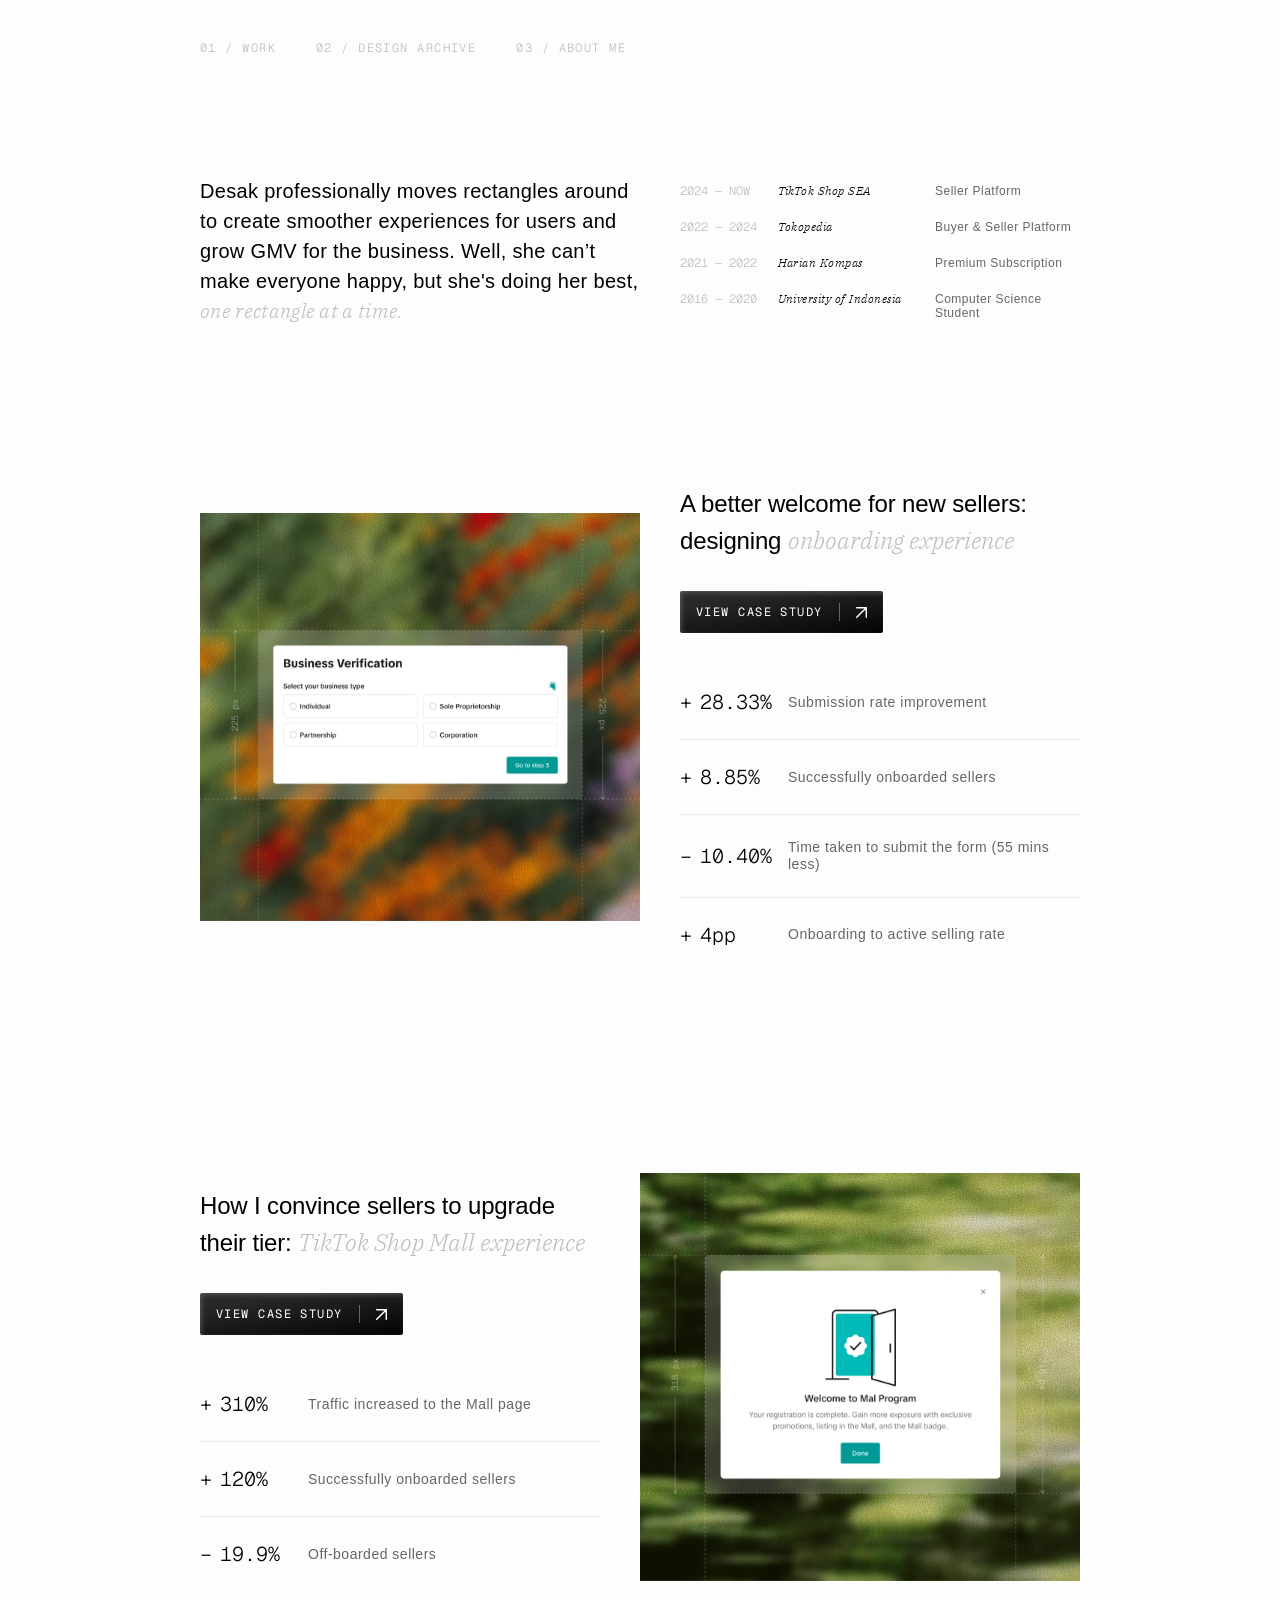
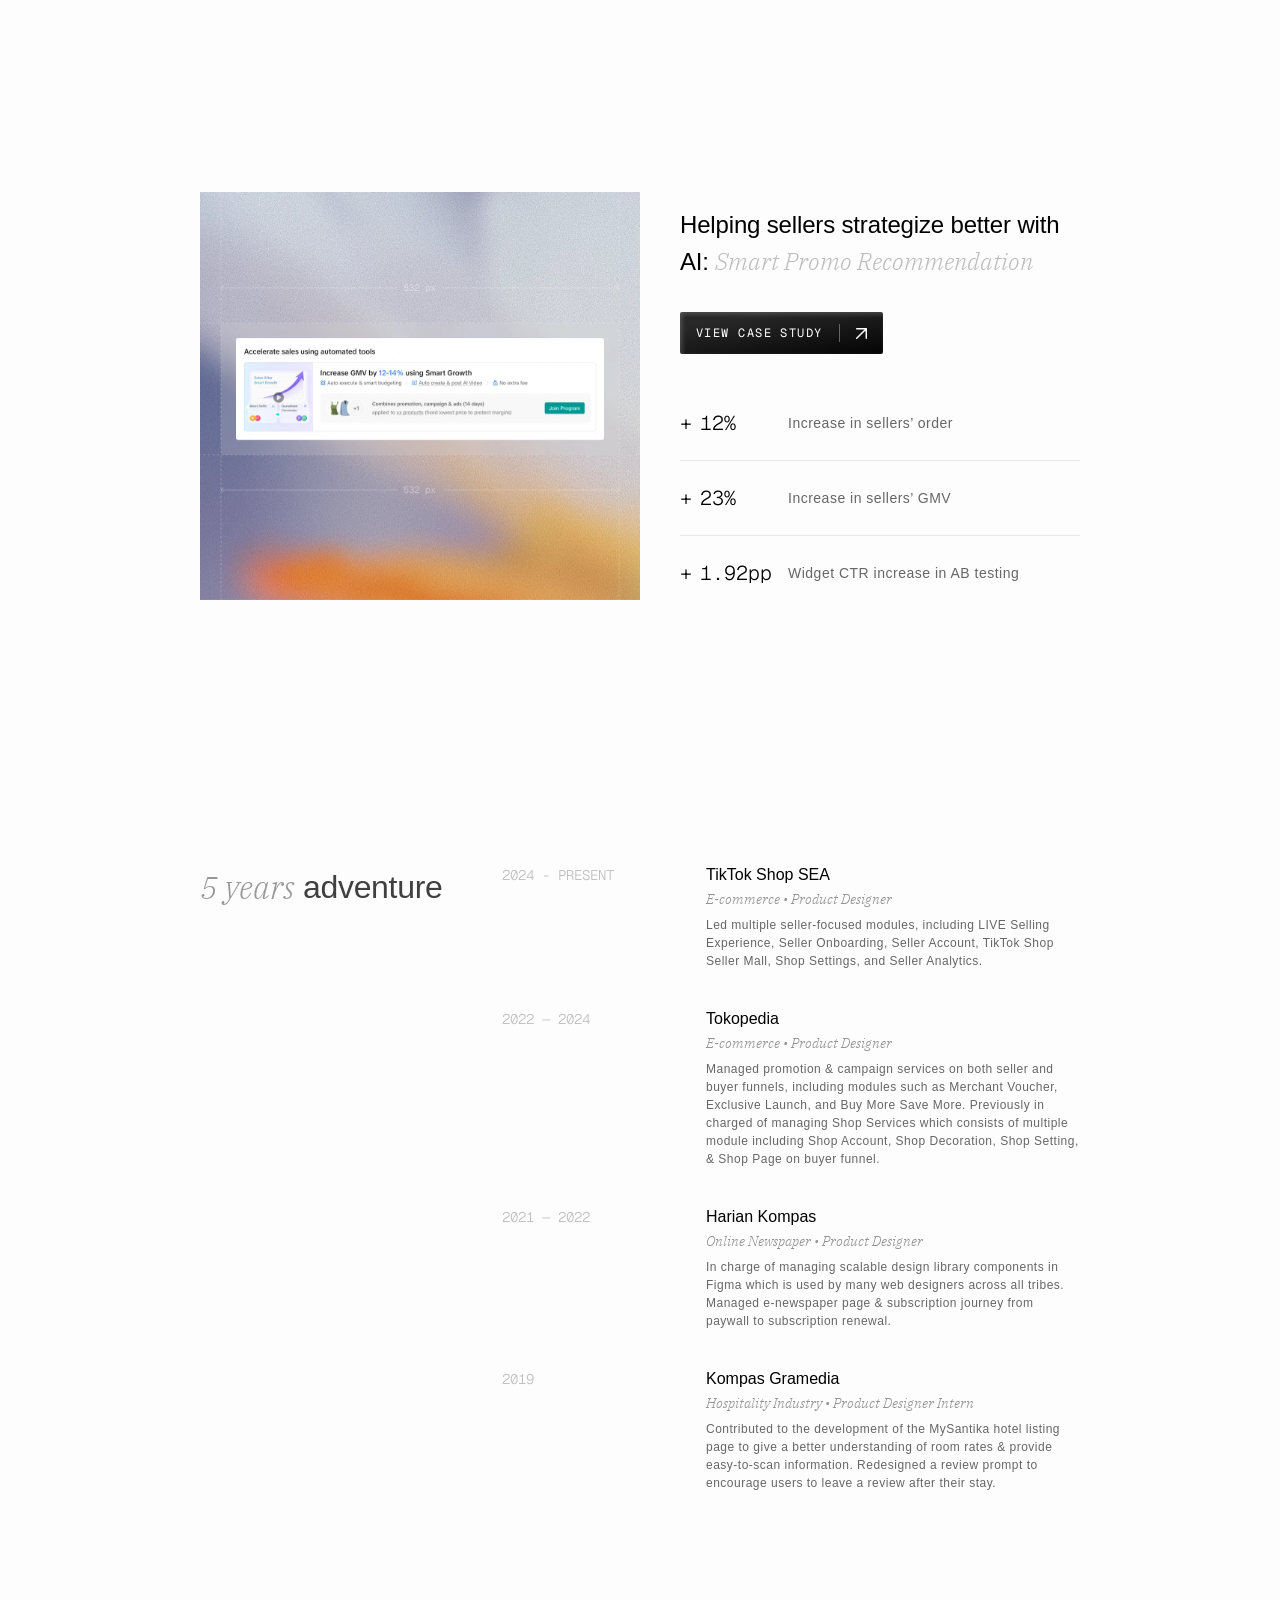
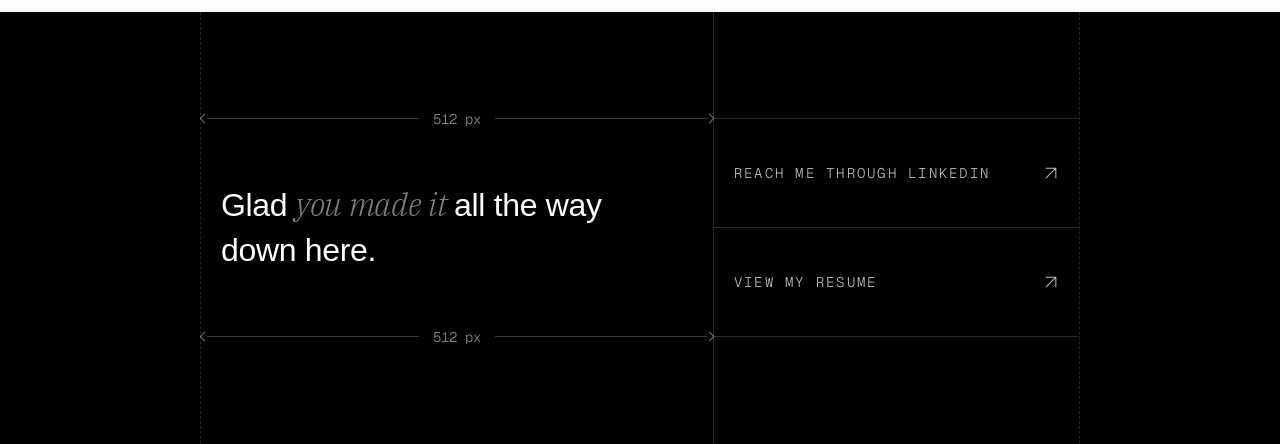
==== commit 0cde2fd3: "fix capitalization" ====
--- a/index.html
+++ b/index.html
@@ -28,22 +28,22 @@
         <div class="hero__cv-row">
           <span class="hero__cv-year">2024 &mdash; NOW</span>
           <span class="hero__cv-co">TikTok Shop SEA</span>
-          <span class="hero__cv-role">Seller platform</span>
+          <span class="hero__cv-role">Seller Platform</span>
         </div>
         <div class="hero__cv-row">
           <span class="hero__cv-year">2022 &mdash; 2024</span>
           <span class="hero__cv-co">Tokopedia</span>
-          <span class="hero__cv-role">Buyer &amp; seller platform</span>
+          <span class="hero__cv-role">Buyer &amp; Seller Platform</span>
         </div>
         <div class="hero__cv-row">
           <span class="hero__cv-year">2021 &mdash; 2022</span>
           <span class="hero__cv-co">Harian Kompas</span>
-          <span class="hero__cv-role">Premium subscription</span>
+          <span class="hero__cv-role">Premium Subscription</span>
         </div>
         <div class="hero__cv-row">
           <span class="hero__cv-year">2016 &mdash; 2020</span>
           <span class="hero__cv-co">University of Indonesia</span>
-          <span class="hero__cv-role">Computer science student</span>
+          <span class="hero__cv-role">Computer Science Student</span>
         </div>
       </div>
     </section>
@@ -63,7 +63,7 @@
           </h2>
           <a class="btn case__cta" href="case-onboarding.html"><span>VIEW CASE STUDY</span><span class="btn__divider"></span><img class="btn__arrow" src="assets/arrow.svg" alt="" /></a>
           <div class="stats">
-            <div class="stat"><span class="stat__num"><span class="stat__sign">+</span>28.33%</span><span class="stat__label">Submission Rate improvement</span></div>
+            <div class="stat"><span class="stat__num"><span class="stat__sign">+</span>28.33%</span><span class="stat__label">Submission rate improvement</span></div>
             <div class="stat"><span class="stat__num"><span class="stat__sign">+</span>8.85%</span><span class="stat__label">Successfully onboarded sellers</span></div>
             <div class="stat"><span class="stat__num"><span class="stat__sign">&minus;</span>10.40%</span><span class="stat__label">Time taken to submit the form (55 mins less)</span></div>
             <div class="stat"><span class="stat__num"><span class="stat__sign">+</span>4pp</span><span class="stat__label">Onboarding to active selling rate</span></div>
@@ -80,7 +80,7 @@
           </h2>
           <a class="btn case__cta" href="case-mall.html"><span>VIEW CASE STUDY</span><span class="btn__divider"></span><img class="btn__arrow" src="assets/arrow.svg" alt="" /></a>
           <div class="stats">
-            <div class="stat"><span class="stat__num"><span class="stat__sign">+</span>310%</span><span class="stat__label">Traffic Increased to the Mall page</span></div>
+            <div class="stat"><span class="stat__num"><span class="stat__sign">+</span>310%</span><span class="stat__label">Traffic increased to the Mall page</span></div>
             <div class="stat"><span class="stat__num"><span class="stat__sign">+</span>120%</span><span class="stat__label">Successfully onboarded sellers</span></div>
             <div class="stat"><span class="stat__num"><span class="stat__sign">&minus;</span>19.9%</span><span class="stat__label">Off-boarded sellers</span></div>
           </div>
